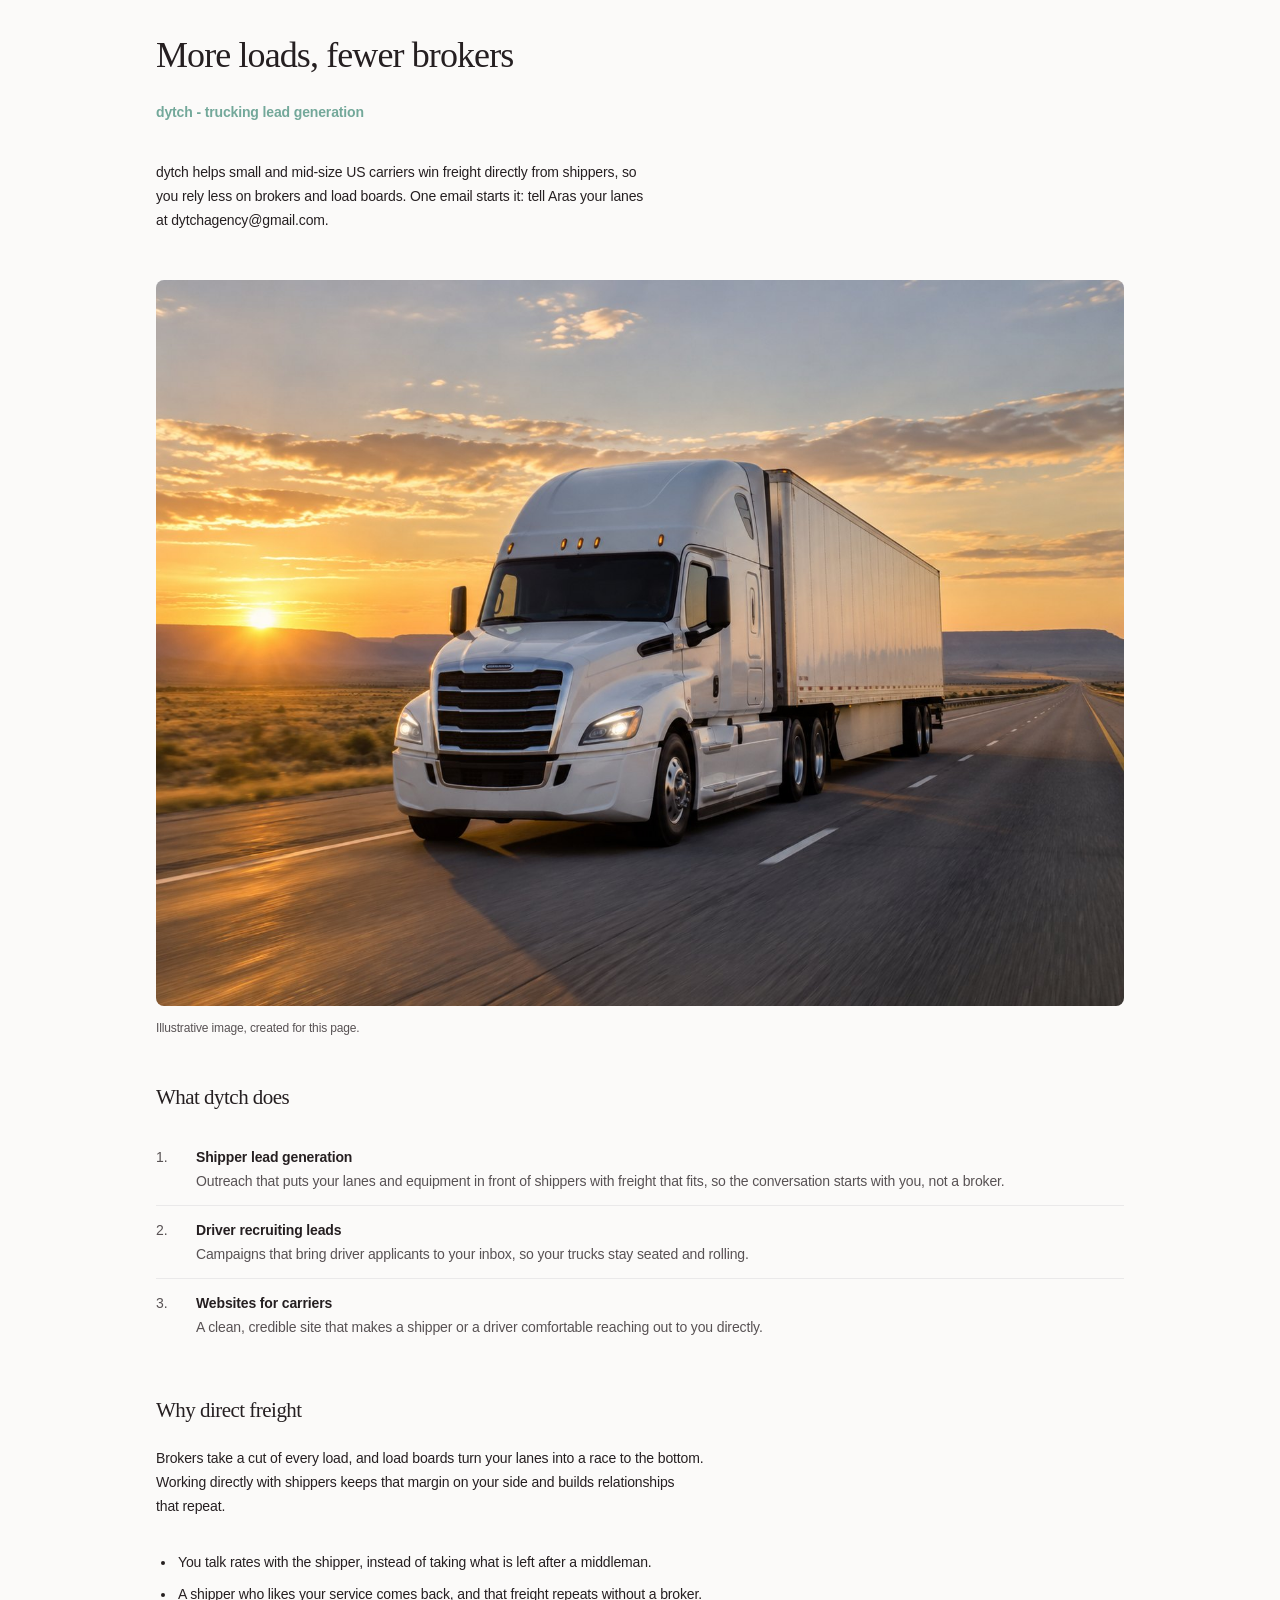
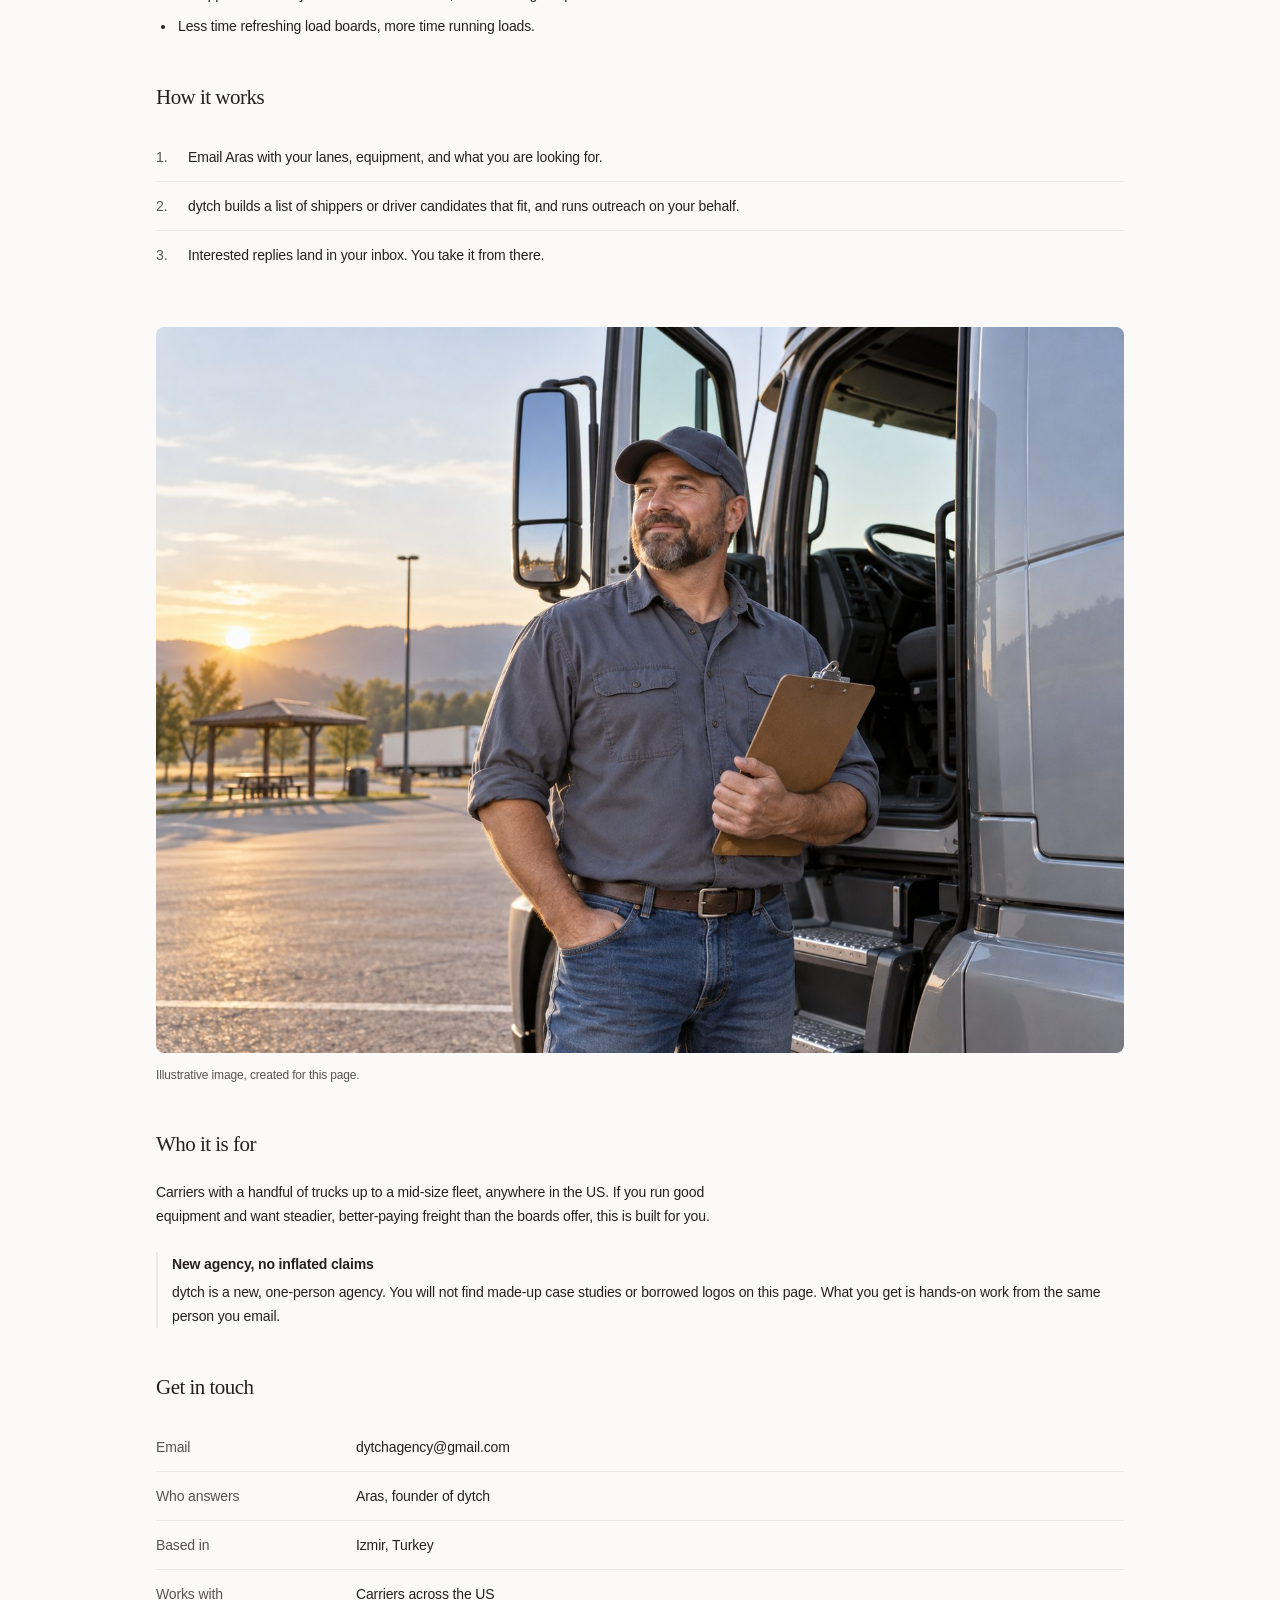
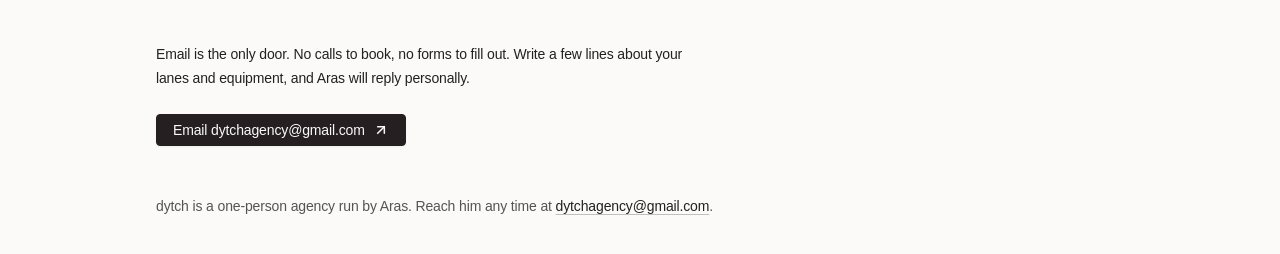
==== index.html @ f8a19a87 "dytch landing page" ====
<!doctype html><html><head><meta charset="utf-8"><meta name="viewport" content="width=device-width,initial-scale=1"><title>dytch - direct shipper leads</title><meta name="description" content="dytch helps small and mid-size US carriers win freight directly from shippers, so you rely less on brokers and load boards."></head><body><div id="root"></div><script>const configuration={"hasStyles":true,"host":location.origin,"lease":"[base64].9yF7TBT8DNT_EcbwUoJsvpSyK4dP6tI3cSl-ATgw_uk","origin":"https://files.instinct.com"};
(() => {
 let lease = configuration.lease;
 const started = performance.now();
 let renewed = [];
 const media = new WeakMap();
 const imageStyle = document.createElement('style');
 imageStyle.textContent = 'img[data-instinct-loading]{background:linear-gradient(90deg,var(--ds-hairline,#eae9ea) 25%,var(--ds-page,#fbfafa) 50%,var(--ds-hairline,#eae9ea) 75%);background-size:200% 100%;animation:instinct-image-loading 1.6s ease-in-out infinite;color:transparent}@keyframes instinct-image-loading{to{background-position:-200% 0}}@media(prefers-reduced-motion:reduce){img[data-instinct-loading]{animation:none}}';
 document.head.append(imageStyle);
 // The shared app-shell stylesheet pins html, body and #root to a fixed viewport-height scroller; a File is a page whose root must grow with its content so the shell can size the frame to it. Its width is the frame's, so anything wider is clipped rather than scrolling the File sideways into blank space.
 const frameStyle = document.createElement('style');
 frameStyle.textContent = 'html,body,#root{position:static!important;height:auto!important;overflow:visible!important;overflow-x:clip!important;overscroll-behavior:auto!important}';
 document.head.append(frameStyle);
 const modalStyle = document.createElement('style');
 modalStyle.textContent = 'html[data-instinct-modal-viewport] dialog:modal{position:fixed!important;top:var(--instinct-modal-top)!important;bottom:var(--instinct-modal-bottom)!important;max-height:var(--instinct-modal-height)!important;margin-top:auto!important;margin-bottom:auto!important}html[data-instinct-modal-ack][data-instinct-modal-pending] dialog:modal,html[data-instinct-modal-ack][data-instinct-modal-pending] dialog:modal::backdrop{opacity:0!important;pointer-events:none!important}';
 document.head.append(modalStyle);
 const channel = crypto.randomUUID();
 const send = (type, value) => parent.postMessage({source:'instinct-file', channel, type, value}, configuration.origin);
 const requests = new Map();
 const request = (method, params) => new Promise(resolve => {
   if (requests.size >= 32) { resolve({status:'unavailable'}); return; }
   const id = crypto.randomUUID();
   const timer = setTimeout(() => { requests.delete(id); resolve({status:'unknown'}); }, 20000);
   requests.set(id, result => { clearTimeout(timer); requests.delete(id); resolve(result); });
   send('request', {id, method, params});
 });
 const assetURL = value => {
   const url = new URL(value, configuration.host + '/');
   if (url.origin === configuration.host) url.searchParams.set('lease', lease);
   return url.href;
 };
 const fetchOriginal = window.fetch.bind(window);
 // detail is a runtime error's message, base64url-encoded into the path: the content edge and the API drop query strings before the gateway.
 const metric = (event, detail) => {
   let path = '/_instinct/' + event + '/' + Math.min(300000, Math.round(performance.now() - started));
   if (detail) path += '/' + btoa(String.fromCharCode(...new TextEncoder().encode(detail.slice(0, 200)))).replace(/\+/g, '-').replace(/\//g, '_').replace(/=+$/, '');
   void fetchOriginal(assetURL(path), {credentials:'omit'}).catch(() => {});
 };
 const waitForLease = () => new Promise(resolve => {
   const timer = setTimeout(() => { renewed = renewed.filter(callback => callback !== done); resolve(); }, 10000);
   const done = () => { clearTimeout(timer); resolve(); };
   renewed.push(done); send('renew', null);
 });
 window.fetch = async (input, init) => {
   const value = typeof input === 'string' ? input : input instanceof URL ? input.href : input.url;
   const url = new URL(value, configuration.host + '/');
   if (url.origin !== configuration.host) return fetchOriginal(input, init);
   const request = new Request(assetURL(url.href), input instanceof Request ? input : init);
   const options = {...init, credentials:'omit'};
   const response = await fetchOriginal(new Request(request.clone(), options));
   if (response.status !== 401) return response;
   await waitForLease();
   return fetchOriginal(new Request(assetURL(url.href), new Request(request, options)));
 };
 const styleAssets = new Map();
 const inlineStyles = new WeakMap();
 const materializeStyle = async css => {
   const replacements = new Map();
   await Promise.all([...css.matchAll(/url\(["']?([^)'"\s]+)["']?\)/g)].map(async ([, value]) => {
     const url = new URL(value, configuration.host + '/');
     if (value.startsWith('#') || url.origin !== configuration.host) return;
     const fragment = url.hash; url.hash = ''; url.searchParams.delete('lease');
     if (!styleAssets.has(url.href)) {
       styleAssets.set(url.href, window.fetch(url.href).then(response => {
         if (!response.ok) throw new Error('Style asset unavailable');
         return response.blob();
       }).then(blob => URL.createObjectURL(blob)));
     }
     replacements.set(value, await styleAssets.get(url.href) + fragment);
   }));
   return css.replace(/url\(["']?([^)'"\s]+)["']?\)/g, (match, value) => replacements.has(value) ? 'url("' + replacements.get(value) + '")' : match);
 };
 // Reused images (for example a product photo in a newly opened dialog) have no intrinsic size until they decode again.
 const imageSizes = new Map(), imageRatioHints = new WeakMap();
 const reserveImageSpace = element => {
   const source = element.getAttribute('src');
   const hint = imageRatioHints.get(element);
   if (hint && hint.source === source && element.style.aspectRatio === hint.ratio && !element.complete && !element.srcset && element.parentElement?.tagName !== 'PICTURE' && element.closest('dialog')) return;
   if (hint && element.style.aspectRatio === hint.ratio) element.style.setProperty('aspect-ratio', hint.previous, hint.priority);
   imageRatioHints.delete(element);
   if (!source || element.srcset || element.parentElement?.tagName === 'PICTURE') return;
   const url = new URL(source, configuration.host + '/');
   if (url.origin !== configuration.host) return;
   url.searchParams.delete('lease');
   if (element.complete && element.naturalWidth > 0) {
     imageSizes.set(url.href, element.naturalWidth + ' / ' + element.naturalHeight);
     return;
   }
   const size = imageSizes.get(url.href);
   if (!size || !element.closest('dialog') || element.hasAttribute('width') || element.hasAttribute('height') || getComputedStyle(element).aspectRatio !== 'auto') return;
   const ratio = 'auto ' + size;
   const previous = element.style.aspectRatio, priority = element.style.getPropertyPriority('aspect-ratio');
   element.style.setProperty('aspect-ratio', ratio, priority);
   imageRatioHints.set(element, {source, ratio: element.style.aspectRatio, previous, priority});
 };
 const rewrite = element => {
   if (!element.isConnected || element instanceof HTMLScriptElement) return;
   // The shell sizes this frame to its content, so native lazy loading waits for the parent page to scroll each image into view and it pops in late.
   if (element instanceof HTMLImageElement) { if (element.loading === 'lazy') element.loading = 'eager'; reserveImageSpace(element); element.toggleAttribute('data-instinct-loading', !element.complete); }
   if (element instanceof HTMLAnchorElement) {
     try {
       const url = new URL(element.getAttribute('href') || '', configuration.host + '/');
       if (url.origin !== configuration.host && ['https:', 'http:', 'mailto:', 'tel:'].includes(url.protocol)) {
         element.target = '_blank';
         element.rel = 'noopener noreferrer';
       }
     } catch {}
   }
   for (const attribute of ['src', 'href', 'poster']) {
     if (element instanceof HTMLAnchorElement && attribute === 'href') continue;
     const value = element.getAttribute(attribute);
     const current = media.get(element);
     if (attribute === 'src' && current && value !== current.url && value !== current.source) {
       if (current.url) URL.revokeObjectURL(current.url); media.delete(element);
     }
     if (!value || value.startsWith('#')) continue;
     const url = new URL(value, configuration.host + '/');
     if (url.origin !== configuration.host || element instanceof HTMLAnchorElement) continue;
     if (attribute === 'src' && (element instanceof HTMLMediaElement || element instanceof HTMLSourceElement && element.parentElement instanceof HTMLMediaElement)) {
       if (current?.source === value) {
         if (current.url) element.setAttribute('src', current.url);
         continue;
       }
       const pending = {source:value}; media.set(element, pending);
       void window.fetch(value).then(response => { if (!response.ok) throw new Error('Media unavailable'); return response.blob(); }).then(blob => {
         if (media.get(element) !== pending || !element.isConnected) return;
         pending.url = URL.createObjectURL(blob); element.setAttribute('src', pending.url);
         if (element instanceof HTMLSourceElement) element.parentElement.load();
       }).catch(() => send('load-failed', null));
       continue;
     }
     const next = assetURL(value);
     if (value !== next) element.setAttribute(attribute, next);
   }
   const srcset = element.getAttribute('srcset');
   if (srcset && !srcset.includes('data:')) {
     const next = srcset.split(',').map(candidate => { const [url, ...descriptor] = candidate.trim().split(/\s+/); return [assetURL(url), ...descriptor].join(' '); }).join(', ');
     if (srcset !== next) element.setAttribute('srcset', next);
   }
   const style = element.getAttribute('style');
   if (style && inlineStyles.get(element)?.style !== style) {
     const pending = {style}; inlineStyles.set(element, pending);
     void materializeStyle(style).then(next => {
       if (inlineStyles.get(element) !== pending || element.getAttribute('style') !== style || !element.isConnected) return;
       pending.style = next;
       if (style !== next) element.setAttribute('style', next);
     }).catch(() => send('load-failed', null));
   }
 };
 for (const type of ['click', 'auxclick']) document.addEventListener(type, event => {
   if (event.target instanceof Element) {
     const anchor = event.target.closest('a[href]');
     if (anchor) rewrite(anchor);
   }
 }, true);
 const releaseMedia = node => {
   if (!(node instanceof Element) || node.isConnected) return;
   for (const element of [node, ...node.querySelectorAll('audio,video,source')]) {
     const current = media.get(element);
     if (current?.url) {
       if (element.getAttribute('src') === current.url) element.setAttribute('src', current.source);
       URL.revokeObjectURL(current.url);
     }
     media.delete(element);
   }
 };
 const observer = new MutationObserver(changes => {
   for (const change of changes) {
     if (change.type === 'attributes') rewrite(change.target);
     for (const node of change.addedNodes) if (node instanceof Element) { rewrite(node); node.querySelectorAll('[src],[href],[poster],[srcset],[style]').forEach(rewrite); }
     change.removedNodes.forEach(releaseMedia);
   }
 });
 observer.observe(document.documentElement, {subtree:true,childList:true,attributes:true,attributeFilter:['src','href','poster','srcset','style']});
 const imageRetries = new WeakMap();
 document.addEventListener('load', event => { if (event.target instanceof HTMLImageElement) { reserveImageSpace(event.target); imageRetries.delete(event.target); event.target.removeAttribute('data-instinct-loading'); } }, true);
 document.addEventListener('error', event => {
   if (!(event.target instanceof HTMLImageElement)) return;
   const element = event.target;
   element.removeAttribute('data-instinct-loading');
   const failed = new URL(element.currentSrc || element.src, configuration.host + '/');
   if (failed.origin !== configuration.host) return;
   const source = new URL(failed); source.searchParams.delete('lease');
   if (imageRetries.get(element) === source.href) return;
   imageRetries.set(element, source.href);
   void (failed.searchParams.get('lease') === lease ? waitForLease() : Promise.resolve()).then(() => {
     if (!element.isConnected || (element.currentSrc || element.src) !== failed.href || failed.searchParams.get('lease') === lease) return;
     if (element.parentElement instanceof HTMLPictureElement) element.parentElement.querySelectorAll('source').forEach(rewrite);
     rewrite(element);
   });
 }, true);
 window.addEventListener('message', event => {
   const message = event.data;
   if (event.source !== parent || event.origin !== configuration.origin || !message || message.source !== 'instinct-shell' || message.channel !== channel) return;
   if (message.type === 'modal-viewport' && message.value && ['top','bottom','height'].every(key => typeof message.value[key] === 'number' && Number.isFinite(message.value[key]))) {
     modalViewport = null;
     for (const key of ['top','bottom','height']) document.documentElement.style.setProperty('--instinct-modal-' + key, message.value[key] + 'px');
     document.documentElement.setAttribute('data-instinct-modal-viewport', '');
     if (typeof message.value.open === 'boolean') document.documentElement.setAttribute('data-instinct-modal-ack', '');
     if (!modalOpen || message.value.open !== false) document.documentElement.removeAttribute('data-instinct-modal-pending');
   }
   if (message.type === 'response' && message.value && typeof message.value.id === 'string') {
     requests.get(message.value.id)?.(message.value.result);
   }
   if (message.type === 'lease' && typeof message.value === 'string' && message.value.length <= 2048) {
     lease = message.value;
     const callbacks = renewed; renewed = []; callbacks.forEach(callback => callback());
   }
   if (message.type === 'route' && typeof message.value === 'string' && message.value.length <= 2048 && message.value.startsWith('/') && !message.value.startsWith('//')) {
     window.dispatchEvent(new CustomEvent('instinct-route', {detail:message.value}));
   }
 });
 let errorCount = 0;
 const rejectionMessage = reason => { try { return 'Unhandled rejection: ' + (reason instanceof Error ? reason.message : String(reason)); } catch { return 'Unhandled rejection'; } };
 window.addEventListener('error', event => { if (++errorCount <= 20) { const message = String(event.message).slice(0,1024); send('diagnostic', message); metric('error', message); } });
 window.addEventListener('unhandledrejection', event => { if (++errorCount <= 20) { send('diagnostic','Unhandled application promise rejection'); metric('error', rejectionMessage(event.reason)); } });
 window.instinctFile = Object.freeze({initialRoute: decodeURIComponent(location.hash.slice(1) || '/'), route: path => {if (typeof path === 'string' && path.startsWith('/') && !path.startsWith('//') && path.length <= 2048) send('route',path);}, asset: assetURL, request});
 const loadStyles = async () => {
   if (!configuration.hasStyles) return;
   const response = await window.fetch('main.css');
   if (!response.ok) throw new Error('Styles unavailable');
   const css = await materializeStyle(await response.text());
   const stylesheet = document.createElement('style');
   stylesheet.textContent = css + '\nbody:has(> #root > .artifact-card){background:transparent}body:has(> #root > .artifact-card)>#root{padding:0}#root>.artifact-card{border-radius:0;box-shadow:none;background:transparent}'; document.head.append(stylesheet);
 };
 const waitForContent = async () => {
   const root = document.getElementById('root');
   if (!root.hasChildNodes()) await new Promise((resolve, reject) => {
     const mounted = new MutationObserver(() => {
       if (root.hasChildNodes()) { clearTimeout(deadline); mounted.disconnect(); resolve(); }
     });
     const deadline = setTimeout(() => {
       mounted.disconnect(); reject(new Error('File did not render within 30 seconds'));
     }, 30000);
     mounted.observe(root, {childList:true});
   });
   // Layout starts font loading even while the parent keeps this frame offscreen.
   root.getBoundingClientRect();
   const images = [...root.querySelectorAll('img')].filter(image => {
     const bounds = image.getBoundingClientRect();
     return bounds.width > 0 && bounds.height > 0 && bounds.bottom > 0 && bounds.top < innerHeight && bounds.right > 0 && bounds.left < innerWidth;
   });
   const assets = Promise.all([...styleAssets.values(), document.fonts.ready, ...images.map(image => {
     image.loading = 'eager';
     // A missing image must not hide the rest of the file indefinitely.
     return image.decode().catch(() => {});
   })]);
   // Slow media must not keep already-rendered content hidden.
   await Promise.race([assets, new Promise(resolve => setTimeout(resolve, 500))]);
 };
 // A native dialog needs the visible viewport, not the full document height of the expanded frame.
 let modalOpen = false, modalViewport = null;
 const reportModal = () => {
   const open = document.querySelector('dialog:modal') !== null;
   if (open === modalOpen) return;
   modalOpen = open;
   document.documentElement.toggleAttribute('data-instinct-modal-pending', open);
   if (open && modalViewport === null) modalViewport = window.innerHeight;
   send('modal', open);
   if (!open) reportHeight();
 };
 new MutationObserver(reportModal).observe(document.documentElement, {subtree:true,childList:true,attributes:true,attributeFilter:['open']});
 // The trusted shell sizes this frame to its content so one page scroll carries the hero, the card and the file together.
 let reportedHeight = 0, lastViewport = window.innerHeight, lastHeight = 0;
 const reportHeight = () => {
   // Closing posts across frames; wait for the shell to restore our viewport before measuring viewport-sized content.
   if (modalOpen || (modalViewport !== null && window.innerHeight !== modalViewport)) return;
   modalViewport = null;
   const height = Math.ceil(document.getElementById('root').getBoundingClientRect().bottom + window.scrollY);
   const viewportDelta = window.innerHeight - lastViewport, heightDelta = height - lastHeight;
   lastViewport = window.innerHeight; lastHeight = height;
   // Content sized in viewport units grows with the frame the shell just resized; reporting that would resize it again without end.
   if (viewportDelta > 0 && heightDelta > 0 && heightDelta <= viewportDelta) { reportedHeight = height; return; }
   if (height === reportedHeight) return;
   reportedHeight = height;
   send('height', height);
 };
 const watchHeight = () => {
   new ResizeObserver(reportHeight).observe(document.getElementById('root'));
   window.addEventListener('resize', reportHeight);
   reportHeight();
 };
 let scriptAttempts = 0;
 const loadScript = () => {
   const script = document.createElement('script');
   script.src = assetURL('main.js'); script.crossOrigin = 'anonymous';
   script.onload = () => { void waitForContent().then(() => { if (document.documentElement.hasAttribute('data-instinct-full-screen')) send('full-screen', null); send('ready', null); metric('ready'); watchHeight(); }).catch(() => send('load-failed', null)); };
   script.onerror = () => { script.remove(); if (++scriptAttempts < 3) setTimeout(loadScript, 1000 * scriptAttempts); else send('load-failed', null); };
   document.body.append(script);
 };
 const preload = document.createElement('link');
 preload.rel = 'preload'; preload.as = 'script'; preload.crossOrigin = 'anonymous'; preload.href = assetURL('main.js');
 document.head.append(preload);
 void loadStyles().then(loadScript).catch(() => send('load-failed', null));
 send('handshake', null);
 send('modal-viewport', null);
})();</script></body></html>
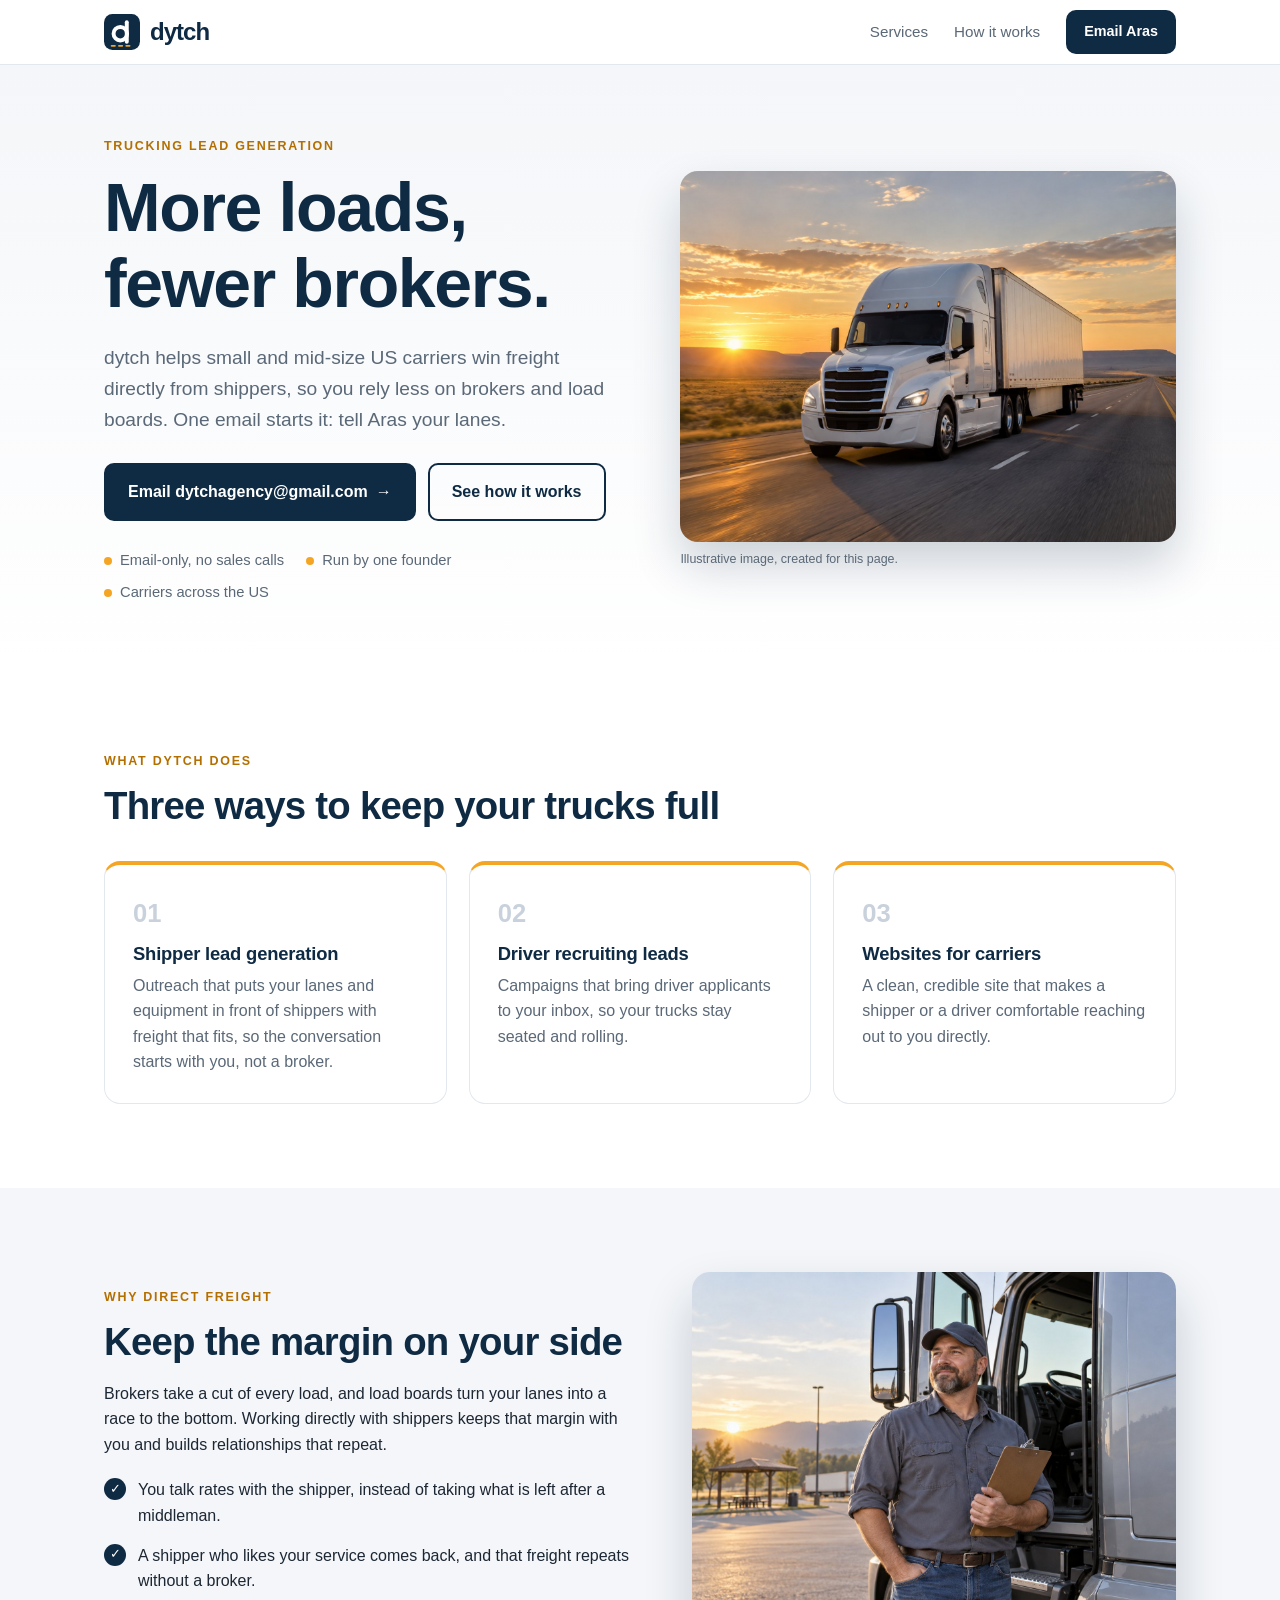
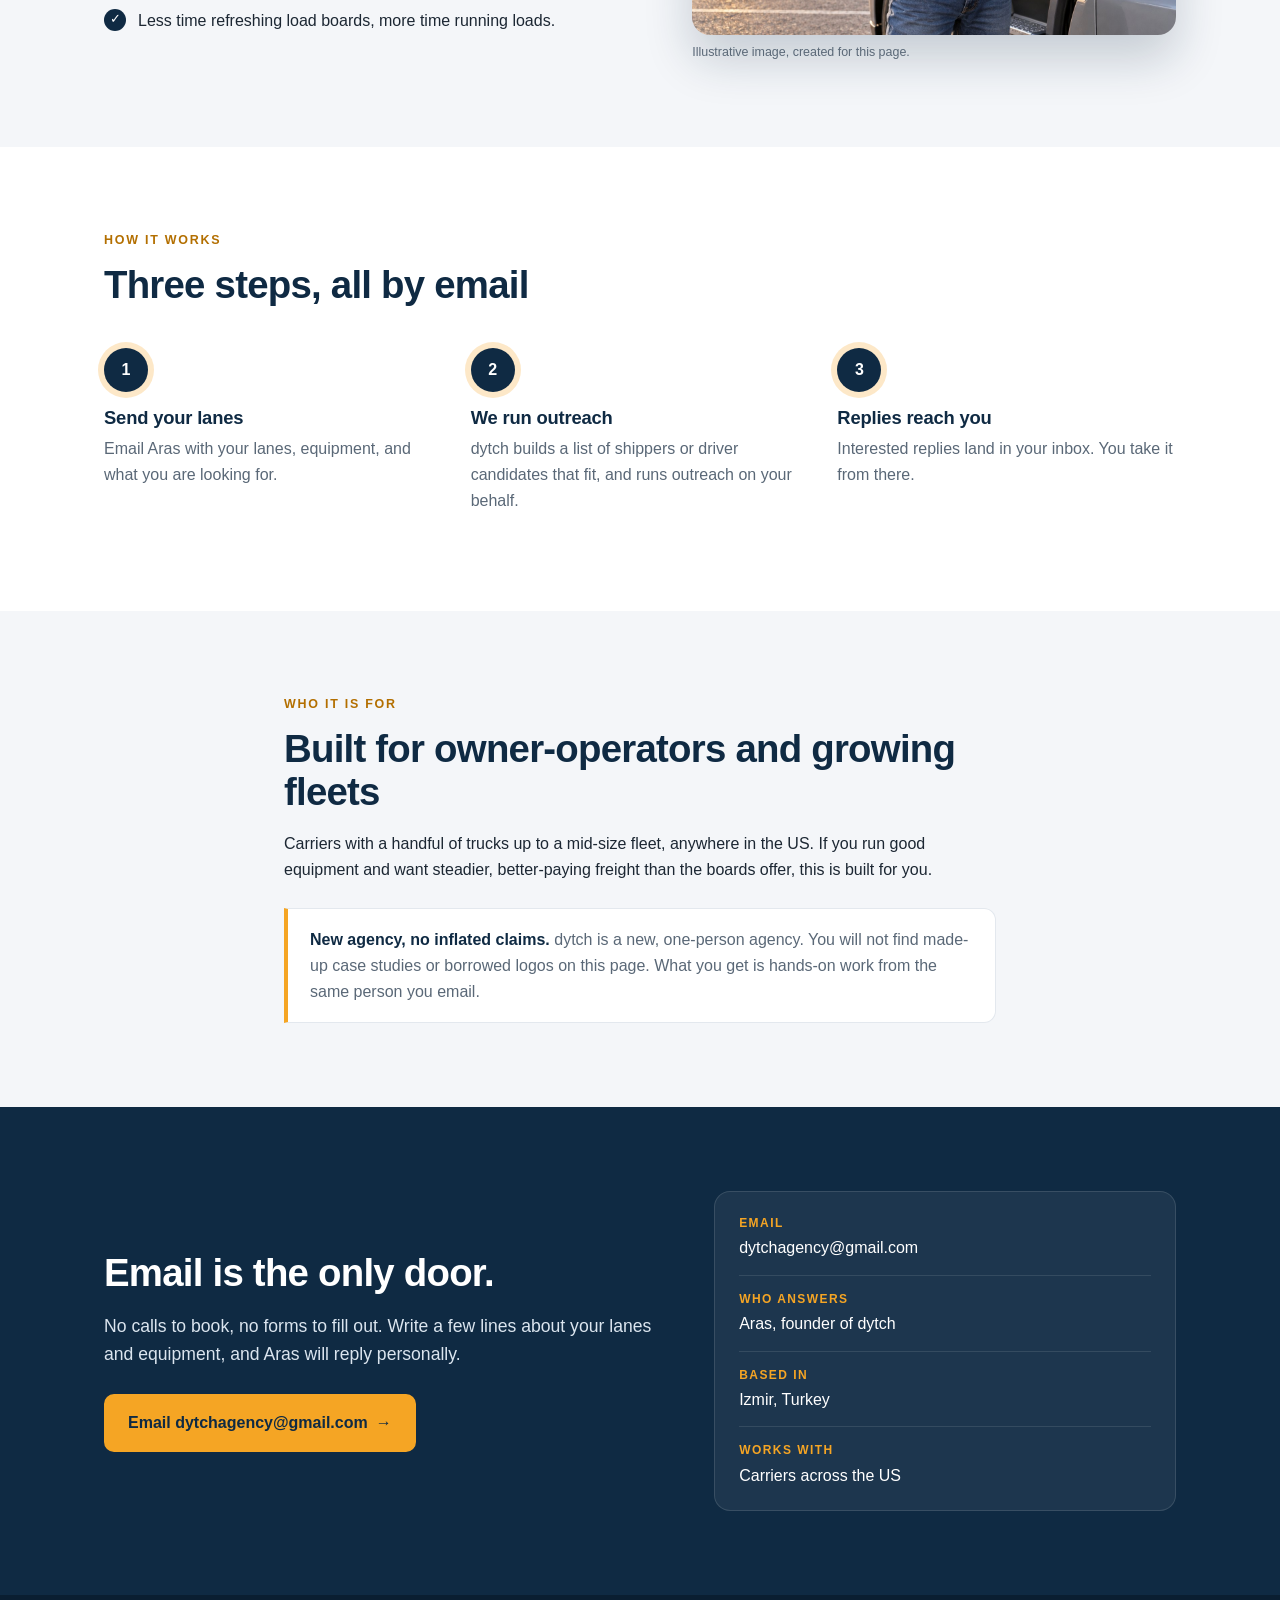
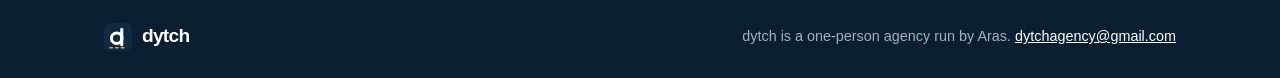
==== commit 6e4a899c: "New logo, favicon and visual redesign" ====
--- a/index.html
+++ b/index.html
@@ -1,297 +1,85 @@
-<!doctype html><html><head><meta charset="utf-8"><meta name="viewport" content="width=device-width,initial-scale=1"><title>dytch - direct shipper leads</title><meta name="description" content="dytch helps small and mid-size US carriers win freight directly from shippers, so you rely less on brokers and load boards."></head><body><div id="root"></div><script>const configuration={"hasStyles":true,"host":location.origin,"lease":"[base64].9yF7TBT8DNT_EcbwUoJsvpSyK4dP6tI3cSl-ATgw_uk","origin":"https://files.instinct.com"};
-(() => {
- let lease = configuration.lease;
- const started = performance.now();
- let renewed = [];
- const media = new WeakMap();
- const imageStyle = document.createElement('style');
- imageStyle.textContent = 'img[data-instinct-loading]{background:linear-gradient(90deg,var(--ds-hairline,#eae9ea) 25%,var(--ds-page,#fbfafa) 50%,var(--ds-hairline,#eae9ea) 75%);background-size:200% 100%;animation:instinct-image-loading 1.6s ease-in-out infinite;color:transparent}@keyframes instinct-image-loading{to{background-position:-200% 0}}@media(prefers-reduced-motion:reduce){img[data-instinct-loading]{animation:none}}';
- document.head.append(imageStyle);
- // The shared app-shell stylesheet pins html, body and #root to a fixed viewport-height scroller; a File is a page whose root must grow with its content so the shell can size the frame to it. Its width is the frame's, so anything wider is clipped rather than scrolling the File sideways into blank space.
- const frameStyle = document.createElement('style');
- frameStyle.textContent = 'html,body,#root{position:static!important;height:auto!important;overflow:visible!important;overflow-x:clip!important;overscroll-behavior:auto!important}';
- document.head.append(frameStyle);
- const modalStyle = document.createElement('style');
- modalStyle.textContent = 'html[data-instinct-modal-viewport] dialog:modal{position:fixed!important;top:var(--instinct-modal-top)!important;bottom:var(--instinct-modal-bottom)!important;max-height:var(--instinct-modal-height)!important;margin-top:auto!important;margin-bottom:auto!important}html[data-instinct-modal-ack][data-instinct-modal-pending] dialog:modal,html[data-instinct-modal-ack][data-instinct-modal-pending] dialog:modal::backdrop{opacity:0!important;pointer-events:none!important}';
- document.head.append(modalStyle);
- const channel = crypto.randomUUID();
- const send = (type, value) => parent.postMessage({source:'instinct-file', channel, type, value}, configuration.origin);
- const requests = new Map();
- const request = (method, params) => new Promise(resolve => {
-   if (requests.size >= 32) { resolve({status:'unavailable'}); return; }
-   const id = crypto.randomUUID();
-   const timer = setTimeout(() => { requests.delete(id); resolve({status:'unknown'}); }, 20000);
-   requests.set(id, result => { clearTimeout(timer); requests.delete(id); resolve(result); });
-   send('request', {id, method, params});
- });
- const assetURL = value => {
-   const url = new URL(value, configuration.host + '/');
-   if (url.origin === configuration.host) url.searchParams.set('lease', lease);
-   return url.href;
- };
- const fetchOriginal = window.fetch.bind(window);
- // detail is a runtime error's message, base64url-encoded into the path: the content edge and the API drop query strings before the gateway.
- const metric = (event, detail) => {
-   let path = '/_instinct/' + event + '/' + Math.min(300000, Math.round(performance.now() - started));
-   if (detail) path += '/' + btoa(String.fromCharCode(...new TextEncoder().encode(detail.slice(0, 200)))).replace(/\+/g, '-').replace(/\//g, '_').replace(/=+$/, '');
-   void fetchOriginal(assetURL(path), {credentials:'omit'}).catch(() => {});
- };
- const waitForLease = () => new Promise(resolve => {
-   const timer = setTimeout(() => { renewed = renewed.filter(callback => callback !== done); resolve(); }, 10000);
-   const done = () => { clearTimeout(timer); resolve(); };
-   renewed.push(done); send('renew', null);
- });
- window.fetch = async (input, init) => {
-   const value = typeof input === 'string' ? input : input instanceof URL ? input.href : input.url;
-   const url = new URL(value, configuration.host + '/');
-   if (url.origin !== configuration.host) return fetchOriginal(input, init);
-   const request = new Request(assetURL(url.href), input instanceof Request ? input : init);
-   const options = {...init, credentials:'omit'};
-   const response = await fetchOriginal(new Request(request.clone(), options));
-   if (response.status !== 401) return response;
-   await waitForLease();
-   return fetchOriginal(new Request(assetURL(url.href), new Request(request, options)));
- };
- const styleAssets = new Map();
- const inlineStyles = new WeakMap();
- const materializeStyle = async css => {
-   const replacements = new Map();
-   await Promise.all([...css.matchAll(/url\(["']?([^)'"\s]+)["']?\)/g)].map(async ([, value]) => {
-     const url = new URL(value, configuration.host + '/');
-     if (value.startsWith('#') || url.origin !== configuration.host) return;
-     const fragment = url.hash; url.hash = ''; url.searchParams.delete('lease');
-     if (!styleAssets.has(url.href)) {
-       styleAssets.set(url.href, window.fetch(url.href).then(response => {
-         if (!response.ok) throw new Error('Style asset unavailable');
-         return response.blob();
-       }).then(blob => URL.createObjectURL(blob)));
-     }
-     replacements.set(value, await styleAssets.get(url.href) + fragment);
-   }));
-   return css.replace(/url\(["']?([^)'"\s]+)["']?\)/g, (match, value) => replacements.has(value) ? 'url("' + replacements.get(value) + '")' : match);
- };
- // Reused images (for example a product photo in a newly opened dialog) have no intrinsic size until they decode again.
- const imageSizes = new Map(), imageRatioHints = new WeakMap();
- const reserveImageSpace = element => {
-   const source = element.getAttribute('src');
-   const hint = imageRatioHints.get(element);
-   if (hint && hint.source === source && element.style.aspectRatio === hint.ratio && !element.complete && !element.srcset && element.parentElement?.tagName !== 'PICTURE' && element.closest('dialog')) return;
-   if (hint && element.style.aspectRatio === hint.ratio) element.style.setProperty('aspect-ratio', hint.previous, hint.priority);
-   imageRatioHints.delete(element);
-   if (!source || element.srcset || element.parentElement?.tagName === 'PICTURE') return;
-   const url = new URL(source, configuration.host + '/');
-   if (url.origin !== configuration.host) return;
-   url.searchParams.delete('lease');
-   if (element.complete && element.naturalWidth > 0) {
-     imageSizes.set(url.href, element.naturalWidth + ' / ' + element.naturalHeight);
-     return;
-   }
-   const size = imageSizes.get(url.href);
-   if (!size || !element.closest('dialog') || element.hasAttribute('width') || element.hasAttribute('height') || getComputedStyle(element).aspectRatio !== 'auto') return;
-   const ratio = 'auto ' + size;
-   const previous = element.style.aspectRatio, priority = element.style.getPropertyPriority('aspect-ratio');
-   element.style.setProperty('aspect-ratio', ratio, priority);
-   imageRatioHints.set(element, {source, ratio: element.style.aspectRatio, previous, priority});
- };
- const rewrite = element => {
-   if (!element.isConnected || element instanceof HTMLScriptElement) return;
-   // The shell sizes this frame to its content, so native lazy loading waits for the parent page to scroll each image into view and it pops in late.
-   if (element instanceof HTMLImageElement) { if (element.loading === 'lazy') element.loading = 'eager'; reserveImageSpace(element); element.toggleAttribute('data-instinct-loading', !element.complete); }
-   if (element instanceof HTMLAnchorElement) {
-     try {
-       const url = new URL(element.getAttribute('href') || '', configuration.host + '/');
-       if (url.origin !== configuration.host && ['https:', 'http:', 'mailto:', 'tel:'].includes(url.protocol)) {
-         element.target = '_blank';
-         element.rel = 'noopener noreferrer';
-       }
-     } catch {}
-   }
-   for (const attribute of ['src', 'href', 'poster']) {
-     if (element instanceof HTMLAnchorElement && attribute === 'href') continue;
-     const value = element.getAttribute(attribute);
-     const current = media.get(element);
-     if (attribute === 'src' && current && value !== current.url && value !== current.source) {
-       if (current.url) URL.revokeObjectURL(current.url); media.delete(element);
-     }
-     if (!value || value.startsWith('#')) continue;
-     const url = new URL(value, configuration.host + '/');
-     if (url.origin !== configuration.host || element instanceof HTMLAnchorElement) continue;
-     if (attribute === 'src' && (element instanceof HTMLMediaElement || element instanceof HTMLSourceElement && element.parentElement instanceof HTMLMediaElement)) {
-       if (current?.source === value) {
-         if (current.url) element.setAttribute('src', current.url);
-         continue;
-       }
-       const pending = {source:value}; media.set(element, pending);
-       void window.fetch(value).then(response => { if (!response.ok) throw new Error('Media unavailable'); return response.blob(); }).then(blob => {
-         if (media.get(element) !== pending || !element.isConnected) return;
-         pending.url = URL.createObjectURL(blob); element.setAttribute('src', pending.url);
-         if (element instanceof HTMLSourceElement) element.parentElement.load();
-       }).catch(() => send('load-failed', null));
-       continue;
-     }
-     const next = assetURL(value);
-     if (value !== next) element.setAttribute(attribute, next);
-   }
-   const srcset = element.getAttribute('srcset');
-   if (srcset && !srcset.includes('data:')) {
-     const next = srcset.split(',').map(candidate => { const [url, ...descriptor] = candidate.trim().split(/\s+/); return [assetURL(url), ...descriptor].join(' '); }).join(', ');
-     if (srcset !== next) element.setAttribute('srcset', next);
-   }
-   const style = element.getAttribute('style');
-   if (style && inlineStyles.get(element)?.style !== style) {
-     const pending = {style}; inlineStyles.set(element, pending);
-     void materializeStyle(style).then(next => {
-       if (inlineStyles.get(element) !== pending || element.getAttribute('style') !== style || !element.isConnected) return;
-       pending.style = next;
-       if (style !== next) element.setAttribute('style', next);
-     }).catch(() => send('load-failed', null));
-   }
- };
- for (const type of ['click', 'auxclick']) document.addEventListener(type, event => {
-   if (event.target instanceof Element) {
-     const anchor = event.target.closest('a[href]');
-     if (anchor) rewrite(anchor);
-   }
- }, true);
- const releaseMedia = node => {
-   if (!(node instanceof Element) || node.isConnected) return;
-   for (const element of [node, ...node.querySelectorAll('audio,video,source')]) {
-     const current = media.get(element);
-     if (current?.url) {
-       if (element.getAttribute('src') === current.url) element.setAttribute('src', current.source);
-       URL.revokeObjectURL(current.url);
-     }
-     media.delete(element);
-   }
- };
- const observer = new MutationObserver(changes => {
-   for (const change of changes) {
-     if (change.type === 'attributes') rewrite(change.target);
-     for (const node of change.addedNodes) if (node instanceof Element) { rewrite(node); node.querySelectorAll('[src],[href],[poster],[srcset],[style]').forEach(rewrite); }
-     change.removedNodes.forEach(releaseMedia);
-   }
- });
- observer.observe(document.documentElement, {subtree:true,childList:true,attributes:true,attributeFilter:['src','href','poster','srcset','style']});
- const imageRetries = new WeakMap();
- document.addEventListener('load', event => { if (event.target instanceof HTMLImageElement) { reserveImageSpace(event.target); imageRetries.delete(event.target); event.target.removeAttribute('data-instinct-loading'); } }, true);
- document.addEventListener('error', event => {
-   if (!(event.target instanceof HTMLImageElement)) return;
-   const element = event.target;
-   element.removeAttribute('data-instinct-loading');
-   const failed = new URL(element.currentSrc || element.src, configuration.host + '/');
-   if (failed.origin !== configuration.host) return;
-   const source = new URL(failed); source.searchParams.delete('lease');
-   if (imageRetries.get(element) === source.href) return;
-   imageRetries.set(element, source.href);
-   void (failed.searchParams.get('lease') === lease ? waitForLease() : Promise.resolve()).then(() => {
-     if (!element.isConnected || (element.currentSrc || element.src) !== failed.href || failed.searchParams.get('lease') === lease) return;
-     if (element.parentElement instanceof HTMLPictureElement) element.parentElement.querySelectorAll('source').forEach(rewrite);
-     rewrite(element);
-   });
- }, true);
- window.addEventListener('message', event => {
-   const message = event.data;
-   if (event.source !== parent || event.origin !== configuration.origin || !message || message.source !== 'instinct-shell' || message.channel !== channel) return;
-   if (message.type === 'modal-viewport' && message.value && ['top','bottom','height'].every(key => typeof message.value[key] === 'number' && Number.isFinite(message.value[key]))) {
-     modalViewport = null;
-     for (const key of ['top','bottom','height']) document.documentElement.style.setProperty('--instinct-modal-' + key, message.value[key] + 'px');
-     document.documentElement.setAttribute('data-instinct-modal-viewport', '');
-     if (typeof message.value.open === 'boolean') document.documentElement.setAttribute('data-instinct-modal-ack', '');
-     if (!modalOpen || message.value.open !== false) document.documentElement.removeAttribute('data-instinct-modal-pending');
-   }
-   if (message.type === 'response' && message.value && typeof message.value.id === 'string') {
-     requests.get(message.value.id)?.(message.value.result);
-   }
-   if (message.type === 'lease' && typeof message.value === 'string' && message.value.length <= 2048) {
-     lease = message.value;
-     const callbacks = renewed; renewed = []; callbacks.forEach(callback => callback());
-   }
-   if (message.type === 'route' && typeof message.value === 'string' && message.value.length <= 2048 && message.value.startsWith('/') && !message.value.startsWith('//')) {
-     window.dispatchEvent(new CustomEvent('instinct-route', {detail:message.value}));
-   }
- });
- let errorCount = 0;
- const rejectionMessage = reason => { try { return 'Unhandled rejection: ' + (reason instanceof Error ? reason.message : String(reason)); } catch { return 'Unhandled rejection'; } };
- window.addEventListener('error', event => { if (++errorCount <= 20) { const message = String(event.message).slice(0,1024); send('diagnostic', message); metric('error', message); } });
- window.addEventListener('unhandledrejection', event => { if (++errorCount <= 20) { send('diagnostic','Unhandled application promise rejection'); metric('error', rejectionMessage(event.reason)); } });
- window.instinctFile = Object.freeze({initialRoute: decodeURIComponent(location.hash.slice(1) || '/'), route: path => {if (typeof path === 'string' && path.startsWith('/') && !path.startsWith('//') && path.length <= 2048) send('route',path);}, asset: assetURL, request});
- const loadStyles = async () => {
-   if (!configuration.hasStyles) return;
-   const response = await window.fetch('main.css');
-   if (!response.ok) throw new Error('Styles unavailable');
-   const css = await materializeStyle(await response.text());
-   const stylesheet = document.createElement('style');
-   stylesheet.textContent = css + '\nbody:has(> #root > .artifact-card){background:transparent}body:has(> #root > .artifact-card)>#root{padding:0}#root>.artifact-card{border-radius:0;box-shadow:none;background:transparent}'; document.head.append(stylesheet);
- };
- const waitForContent = async () => {
-   const root = document.getElementById('root');
-   if (!root.hasChildNodes()) await new Promise((resolve, reject) => {
-     const mounted = new MutationObserver(() => {
-       if (root.hasChildNodes()) { clearTimeout(deadline); mounted.disconnect(); resolve(); }
-     });
-     const deadline = setTimeout(() => {
-       mounted.disconnect(); reject(new Error('File did not render within 30 seconds'));
-     }, 30000);
-     mounted.observe(root, {childList:true});
-   });
-   // Layout starts font loading even while the parent keeps this frame offscreen.
-   root.getBoundingClientRect();
-   const images = [...root.querySelectorAll('img')].filter(image => {
-     const bounds = image.getBoundingClientRect();
-     return bounds.width > 0 && bounds.height > 0 && bounds.bottom > 0 && bounds.top < innerHeight && bounds.right > 0 && bounds.left < innerWidth;
-   });
-   const assets = Promise.all([...styleAssets.values(), document.fonts.ready, ...images.map(image => {
-     image.loading = 'eager';
-     // A missing image must not hide the rest of the file indefinitely.
-     return image.decode().catch(() => {});
-   })]);
-   // Slow media must not keep already-rendered content hidden.
-   await Promise.race([assets, new Promise(resolve => setTimeout(resolve, 500))]);
- };
- // A native dialog needs the visible viewport, not the full document height of the expanded frame.
- let modalOpen = false, modalViewport = null;
- const reportModal = () => {
-   const open = document.querySelector('dialog:modal') !== null;
-   if (open === modalOpen) return;
-   modalOpen = open;
-   document.documentElement.toggleAttribute('data-instinct-modal-pending', open);
-   if (open && modalViewport === null) modalViewport = window.innerHeight;
-   send('modal', open);
-   if (!open) reportHeight();
- };
- new MutationObserver(reportModal).observe(document.documentElement, {subtree:true,childList:true,attributes:true,attributeFilter:['open']});
- // The trusted shell sizes this frame to its content so one page scroll carries the hero, the card and the file together.
- let reportedHeight = 0, lastViewport = window.innerHeight, lastHeight = 0;
- const reportHeight = () => {
-   // Closing posts across frames; wait for the shell to restore our viewport before measuring viewport-sized content.
-   if (modalOpen || (modalViewport !== null && window.innerHeight !== modalViewport)) return;
-   modalViewport = null;
-   const height = Math.ceil(document.getElementById('root').getBoundingClientRect().bottom + window.scrollY);
-   const viewportDelta = window.innerHeight - lastViewport, heightDelta = height - lastHeight;
-   lastViewport = window.innerHeight; lastHeight = height;
-   // Content sized in viewport units grows with the frame the shell just resized; reporting that would resize it again without end.
-   if (viewportDelta > 0 && heightDelta > 0 && heightDelta <= viewportDelta) { reportedHeight = height; return; }
-   if (height === reportedHeight) return;
-   reportedHeight = height;
-   send('height', height);
- };
- const watchHeight = () => {
-   new ResizeObserver(reportHeight).observe(document.getElementById('root'));
-   window.addEventListener('resize', reportHeight);
-   reportHeight();
- };
- let scriptAttempts = 0;
- const loadScript = () => {
-   const script = document.createElement('script');
-   script.src = assetURL('main.js'); script.crossOrigin = 'anonymous';
-   script.onload = () => { void waitForContent().then(() => { if (document.documentElement.hasAttribute('data-instinct-full-screen')) send('full-screen', null); send('ready', null); metric('ready'); watchHeight(); }).catch(() => send('load-failed', null)); };
-   script.onerror = () => { script.remove(); if (++scriptAttempts < 3) setTimeout(loadScript, 1000 * scriptAttempts); else send('load-failed', null); };
-   document.body.append(script);
- };
- const preload = document.createElement('link');
- preload.rel = 'preload'; preload.as = 'script'; preload.crossOrigin = 'anonymous'; preload.href = assetURL('main.js');
- document.head.append(preload);
- void loadStyles().then(loadScript).catch(() => send('load-failed', null));
- send('handshake', null);
- send('modal-viewport', null);
-})();</script></body></html>+<!doctype html>
+<html lang="en">
+<head>
+<meta charset="utf-8">
+<meta name="viewport" content="width=device-width,initial-scale=1">
+<title>dytch - direct shipper leads for US trucking companies</title>
+<meta name="description" content="dytch helps small and mid-size US carriers win freight directly from shippers, so you rely less on brokers and load boards.">
+<meta name="theme-color" content="#0f2a43">
+<link rel="icon" href="/favicon.svg" type="image/svg+xml">
+<meta property="og:title" content="dytch - more loads, fewer brokers">
+<meta property="og:description" content="Direct shipper leads and driver recruiting for small and mid-size US carriers.">
+<link rel="stylesheet" href="/style.css">
+</head>
+<body>
+<header class="nav"><div class="wrap nav-in">
+  <a class="brand" href="#top" aria-label="dytch home"><img src="/assets/mark.svg" alt="" width="36" height="36"><span>dytch</span></a>
+  <nav><a href="#services">Services</a><a href="#how">How it works</a><a class="btn btn-sm" href="mailto:dytchagency@gmail.com">Email Aras</a></nav>
+</div></header>
+
+<main id="top">
+<section class="hero"><div class="wrap hero-in">
+  <div class="hero-copy">
+    <p class="eyebrow">Trucking lead generation</p>
+    <h1>More loads,<br>fewer brokers.</h1>
+    <p class="lead">dytch helps small and mid-size US carriers win freight directly from shippers, so you rely less on brokers and load boards. One email starts it: tell Aras your lanes.</p>
+    <div class="cta"><a class="btn" href="mailto:dytchagency@gmail.com">Email dytchagency@gmail.com <span aria-hidden="true">&rarr;</span></a><a class="btn btn-ghost" href="#how">See how it works</a></div>
+    <ul class="proof"><li>Email-only, no sales calls</li><li>Run by one founder</li><li>Carriers across the US</li></ul>
+  </div>
+  <figure class="hero-img"><img src="/assets/YS3R6XHF.jpg" alt="A modern semi truck hauling a dry van trailer on an open interstate at golden hour" width="1448" height="1086"><figcaption>Illustrative image, created for this page.</figcaption></figure>
+</div></section>
+
+<section id="services" class="sec"><div class="wrap">
+  <p class="eyebrow">What dytch does</p>
+  <h2>Three ways to keep your trucks full</h2>
+  <div class="cards">
+    <article class="card"><span class="num">01</span><h3>Shipper lead generation</h3><p>Outreach that puts your lanes and equipment in front of shippers with freight that fits, so the conversation starts with you, not a broker.</p></article>
+    <article class="card"><span class="num">02</span><h3>Driver recruiting leads</h3><p>Campaigns that bring driver applicants to your inbox, so your trucks stay seated and rolling.</p></article>
+    <article class="card"><span class="num">03</span><h3>Websites for carriers</h3><p>A clean, credible site that makes a shipper or a driver comfortable reaching out to you directly.</p></article>
+  </div>
+</div></section>
+
+<section class="sec sec-alt"><div class="wrap split">
+  <div>
+    <p class="eyebrow">Why direct freight</p>
+    <h2>Keep the margin on your side</h2>
+    <p>Brokers take a cut of every load, and load boards turn your lanes into a race to the bottom. Working directly with shippers keeps that margin with you and builds relationships that repeat.</p>
+    <ul class="checks">
+      <li>You talk rates with the shipper, instead of taking what is left after a middleman.</li>
+      <li>A shipper who likes your service comes back, and that freight repeats without a broker.</li>
+      <li>Less time refreshing load boards, more time running loads.</li>
+    </ul>
+  </div>
+  <figure class="side-img"><img src="/assets/G6TPZN64.jpg" alt="A professional truck driver beside his cab at a rest stop in the morning" width="1448" height="1086" loading="lazy"><figcaption>Illustrative image, created for this page.</figcaption></figure>
+</div></section>
+
+<section id="how" class="sec"><div class="wrap">
+  <p class="eyebrow">How it works</p>
+  <h2>Three steps, all by email</h2>
+  <ol class="steps">
+    <li><span class="step-n">1</span><h3>Send your lanes</h3><p>Email Aras with your lanes, equipment, and what you are looking for.</p></li>
+    <li><span class="step-n">2</span><h3>We run outreach</h3><p>dytch builds a list of shippers or driver candidates that fit, and runs outreach on your behalf.</p></li>
+    <li><span class="step-n">3</span><h3>Replies reach you</h3><p>Interested replies land in your inbox. You take it from there.</p></li>
+  </ol>
+</div></section>
+
+<section class="sec sec-alt"><div class="wrap narrow">
+  <p class="eyebrow">Who it is for</p>
+  <h2>Built for owner-operators and growing fleets</h2>
+  <p>Carriers with a handful of trucks up to a mid-size fleet, anywhere in the US. If you run good equipment and want steadier, better-paying freight than the boards offer, this is built for you.</p>
+  <aside class="note"><strong>New agency, no inflated claims.</strong> dytch is a new, one-person agency. You will not find made-up case studies or borrowed logos on this page. What you get is hands-on work from the same person you email.</aside>
+</div></section>
+
+<section class="contact"><div class="wrap contact-in">
+  <div>
+    <h2>Email is the only door.</h2>
+    <p>No calls to book, no forms to fill out. Write a few lines about your lanes and equipment, and Aras will reply personally.</p>
+    <a class="btn btn-amber" href="mailto:dytchagency@gmail.com">Email dytchagency@gmail.com <span aria-hidden="true">&rarr;</span></a>
+  </div>
+  <dl class="facts"><div><dt>Email</dt><dd>dytchagency@gmail.com</dd></div><div><dt>Who answers</dt><dd>Aras, founder of dytch</dd></div><div><dt>Based in</dt><dd>Izmir, Turkey</dd></div><div><dt>Works with</dt><dd>Carriers across the US</dd></div></dl>
+</div></section>
+</main>
+
+<footer class="foot"><div class="wrap foot-in"><a class="brand brand-light" href="#top"><img src="/assets/mark.svg" alt="" width="28" height="28"><span>dytch</span></a><p>dytch is a one-person agency run by Aras. <a href="mailto:dytchagency@gmail.com">dytchagency@gmail.com</a></p></div></footer>
+</body>
+</html>
--- a/style.css
+++ b/style.css
@@ -0,0 +1,57 @@
+:root{--navy:#0f2a43;--navy2:#16385a;--amber:#f5a524;--ink:#1c2733;--mute:#5a6877;--bg:#fff;--alt:#f4f6f9;--line:#e3e8ee}
+*{box-sizing:border-box}html{scroll-behavior:smooth}
+body{margin:0;font-family:Inter,-apple-system,"Segoe UI",Roboto,"Helvetica Neue",Arial,sans-serif;color:var(--ink);background:var(--bg);line-height:1.6;-webkit-font-smoothing:antialiased}
+img{max-width:100%;height:auto;display:block}a{color:inherit}
+.wrap{max-width:1120px;margin:0 auto;padding:0 24px}
+h1,h2,h3{color:var(--navy);line-height:1.12;margin:0;letter-spacing:-.02em}
+h1{font-size:clamp(2.5rem,6vw,4.25rem);font-weight:800}
+h2{font-size:clamp(1.75rem,3.4vw,2.4rem);font-weight:800;margin-bottom:18px}
+h3{font-size:1.15rem;font-weight:700;margin-bottom:8px;letter-spacing:-.01em}
+p{margin:0 0 14px}
+.eyebrow{font-size:.78rem;font-weight:700;letter-spacing:.14em;text-transform:uppercase;color:#b36f00;margin-bottom:12px}
+.nav{position:sticky;top:0;z-index:10;background:rgba(255,255,255,.92);backdrop-filter:blur(8px);border-bottom:1px solid var(--line)}
+.nav-in{display:flex;align-items:center;justify-content:space-between;height:64px}
+.nav nav{display:flex;align-items:center;gap:26px;font-size:.95rem;font-weight:500}
+.nav nav a{text-decoration:none;color:var(--mute)}.nav nav a:hover{color:var(--navy)}
+.brand{display:flex;align-items:center;gap:10px;text-decoration:none;font-weight:800;font-size:1.5rem;letter-spacing:-.04em;color:var(--navy)}
+.brand-light{color:#fff}
+.btn{display:inline-flex;align-items:center;gap:8px;background:var(--navy);color:#fff!important;text-decoration:none;font-weight:600;padding:14px 22px;border-radius:10px;transition:.15s;border:2px solid var(--navy)}
+.btn:hover{background:var(--navy2);transform:translateY(-1px);box-shadow:0 8px 20px rgba(15,42,67,.18)}
+.btn-sm{padding:8px 16px;font-size:.9rem;color:#fff!important}
+.btn-ghost{background:transparent;color:var(--navy)!important}.btn-ghost:hover{background:var(--alt);box-shadow:none}
+.btn-amber{background:var(--amber);border-color:var(--amber);color:var(--navy)!important}.btn-amber:hover{background:#ffb84a}
+.hero{background:linear-gradient(180deg,#f4f6f9,#fff);padding:72px 0 64px}
+.hero-in{display:grid;grid-template-columns:1.05fr 1fr;gap:56px;align-items:center}
+.lead{font-size:1.2rem;color:var(--mute);margin:22px 0 28px;max-width:34em}
+.cta{display:flex;flex-wrap:wrap;gap:12px}
+.proof{list-style:none;display:flex;flex-wrap:wrap;gap:8px 22px;padding:0;margin:28px 0 0;font-size:.92rem;color:var(--mute)}
+.proof li:before{content:"";display:inline-block;width:8px;height:8px;border-radius:50%;background:var(--amber);margin-right:8px}
+figure{margin:0}figcaption{font-size:.78rem;color:var(--mute);margin-top:8px}
+.hero-img img,.side-img img{border-radius:18px;box-shadow:0 24px 48px rgba(15,42,67,.2)}
+.sec{padding:84px 0}.sec-alt{background:var(--alt)}
+.cards{display:grid;grid-template-columns:repeat(3,1fr);gap:22px;margin-top:34px}
+.card{background:#fff;border:1px solid var(--line);border-radius:16px;padding:28px;transition:.2s;border-top:4px solid var(--amber)}
+.card:hover{transform:translateY(-4px);box-shadow:0 16px 32px rgba(15,42,67,.1)}
+.card p{color:var(--mute);margin:0}.num{display:block;font-weight:800;color:#c9d2dc;font-size:1.6rem;margin-bottom:10px}
+.split{display:grid;grid-template-columns:1.1fr 1fr;gap:56px;align-items:center}
+.checks{list-style:none;padding:0;margin:20px 0 0}
+.checks li{position:relative;padding-left:34px;margin-bottom:14px}
+.checks li:before{content:"\2713";position:absolute;left:0;top:1px;width:22px;height:22px;border-radius:50%;background:var(--navy);color:#fff;font-size:.8rem;display:flex;align-items:center;justify-content:center}
+.steps{list-style:none;padding:0;margin:34px 0 0;display:grid;grid-template-columns:repeat(3,1fr);gap:28px}
+.steps li{position:relative;padding-top:8px}
+.step-n{display:flex;width:44px;height:44px;border-radius:50%;background:var(--navy);color:#fff;font-weight:800;align-items:center;justify-content:center;margin-bottom:16px;box-shadow:0 0 0 6px rgba(245,165,36,.25)}
+.steps p{color:var(--mute)}
+.narrow{max-width:760px}
+.note{margin-top:26px;background:#fff;border-left:4px solid var(--amber);padding:18px 22px;border-radius:0 12px 12px 0;color:var(--mute);border-top:1px solid var(--line);border-right:1px solid var(--line);border-bottom:1px solid var(--line)}
+.note strong{color:var(--navy)}
+.contact{background:var(--navy);color:#dbe5ef;padding:84px 0}.contact h2{color:#fff}
+.contact-in{display:grid;grid-template-columns:1.2fr 1fr;gap:56px;align-items:center}
+.contact p{font-size:1.1rem;margin-bottom:26px}
+.facts{margin:0;display:grid;gap:0;background:rgba(255,255,255,.06);border:1px solid rgba(255,255,255,.12);border-radius:16px;padding:8px 24px}
+.facts div{padding:14px 0;border-bottom:1px solid rgba(255,255,255,.1)}.facts div:last-child{border:0}
+.facts dt{font-size:.75rem;text-transform:uppercase;letter-spacing:.12em;color:var(--amber);font-weight:700}
+.facts dd{margin:2px 0 0;color:#fff;font-weight:500}
+.foot{background:#0a1e31;color:#9fb1c3;padding:26px 0;font-size:.9rem}
+.foot-in{display:flex;justify-content:space-between;align-items:center;gap:16px;flex-wrap:wrap}
+.foot p{margin:0}.foot a{color:#fff}.brand-light{font-size:1.2rem}
+@media(max-width:860px){.hero-in,.split,.contact-in{grid-template-columns:1fr;gap:36px}.cards,.steps{grid-template-columns:1fr}.hero{padding:44px 0}.sec,.contact{padding:60px 0}.nav nav a:not(.btn){display:none}}
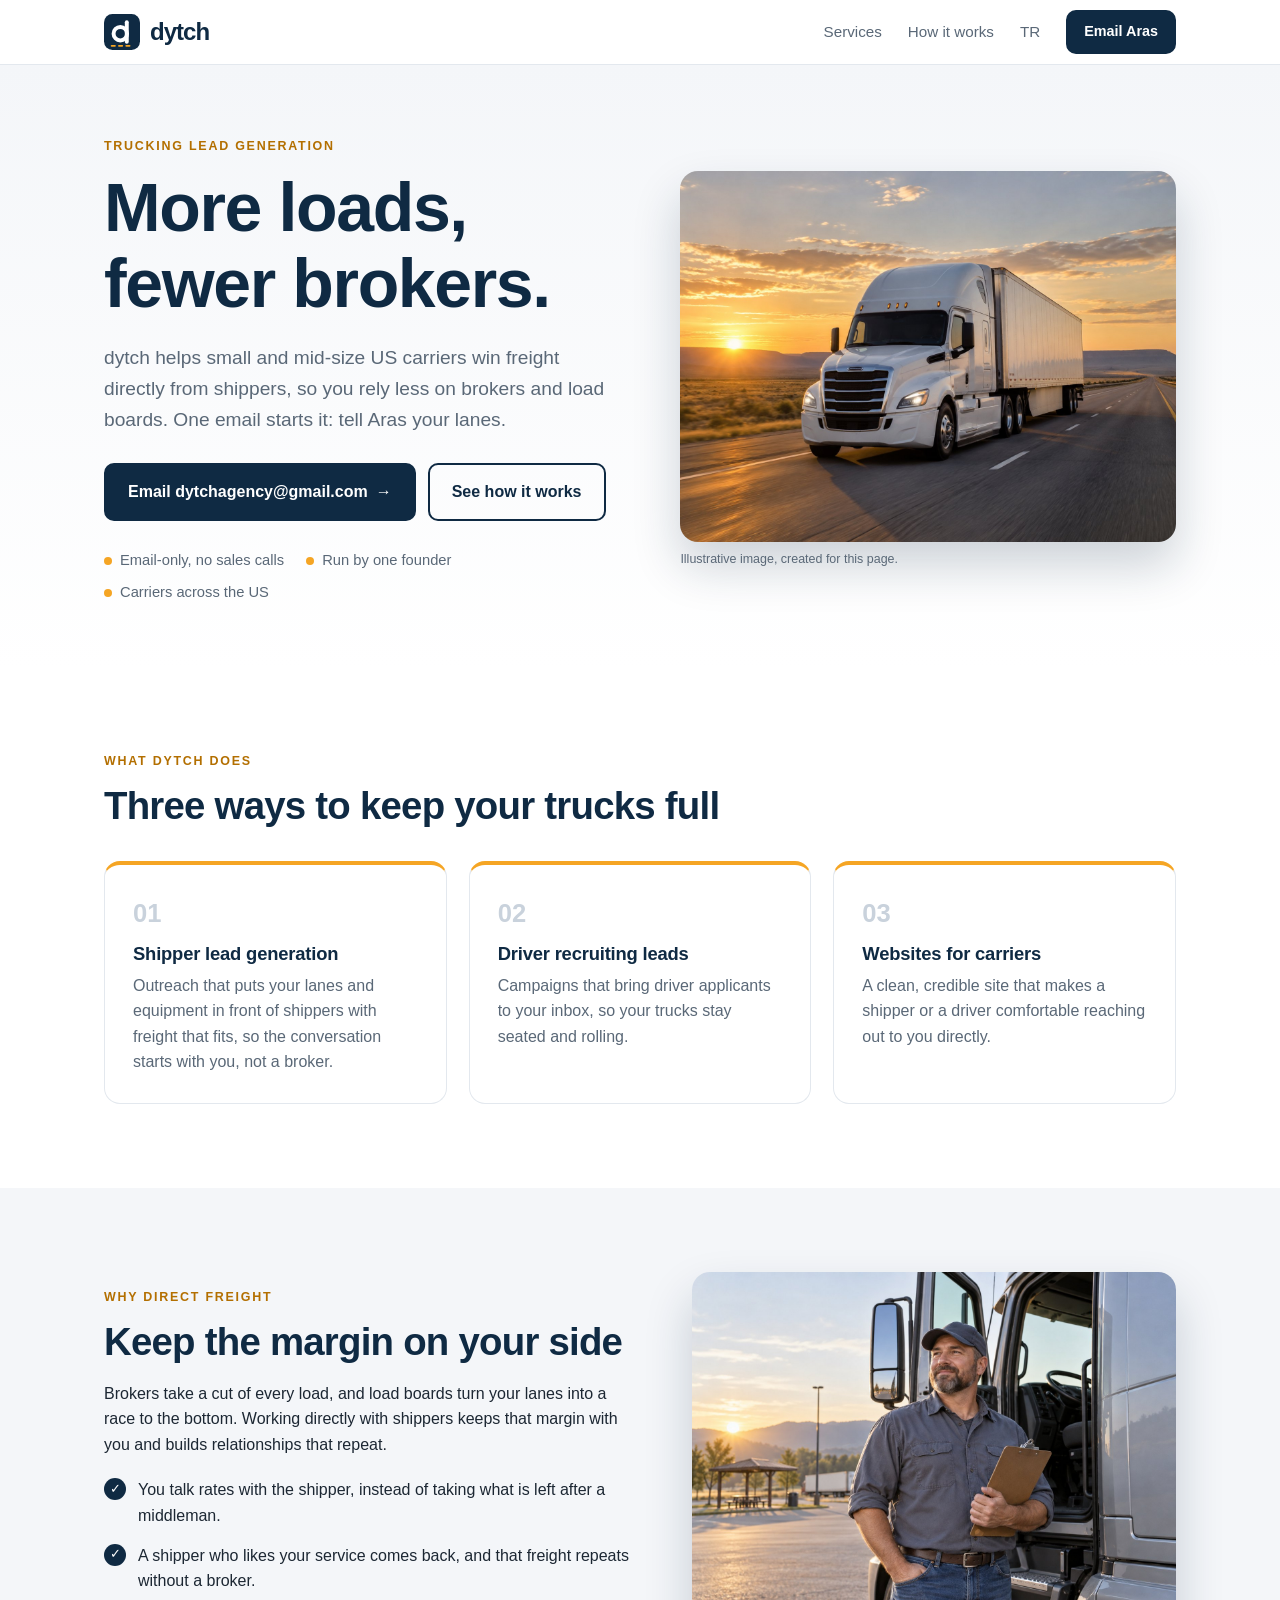
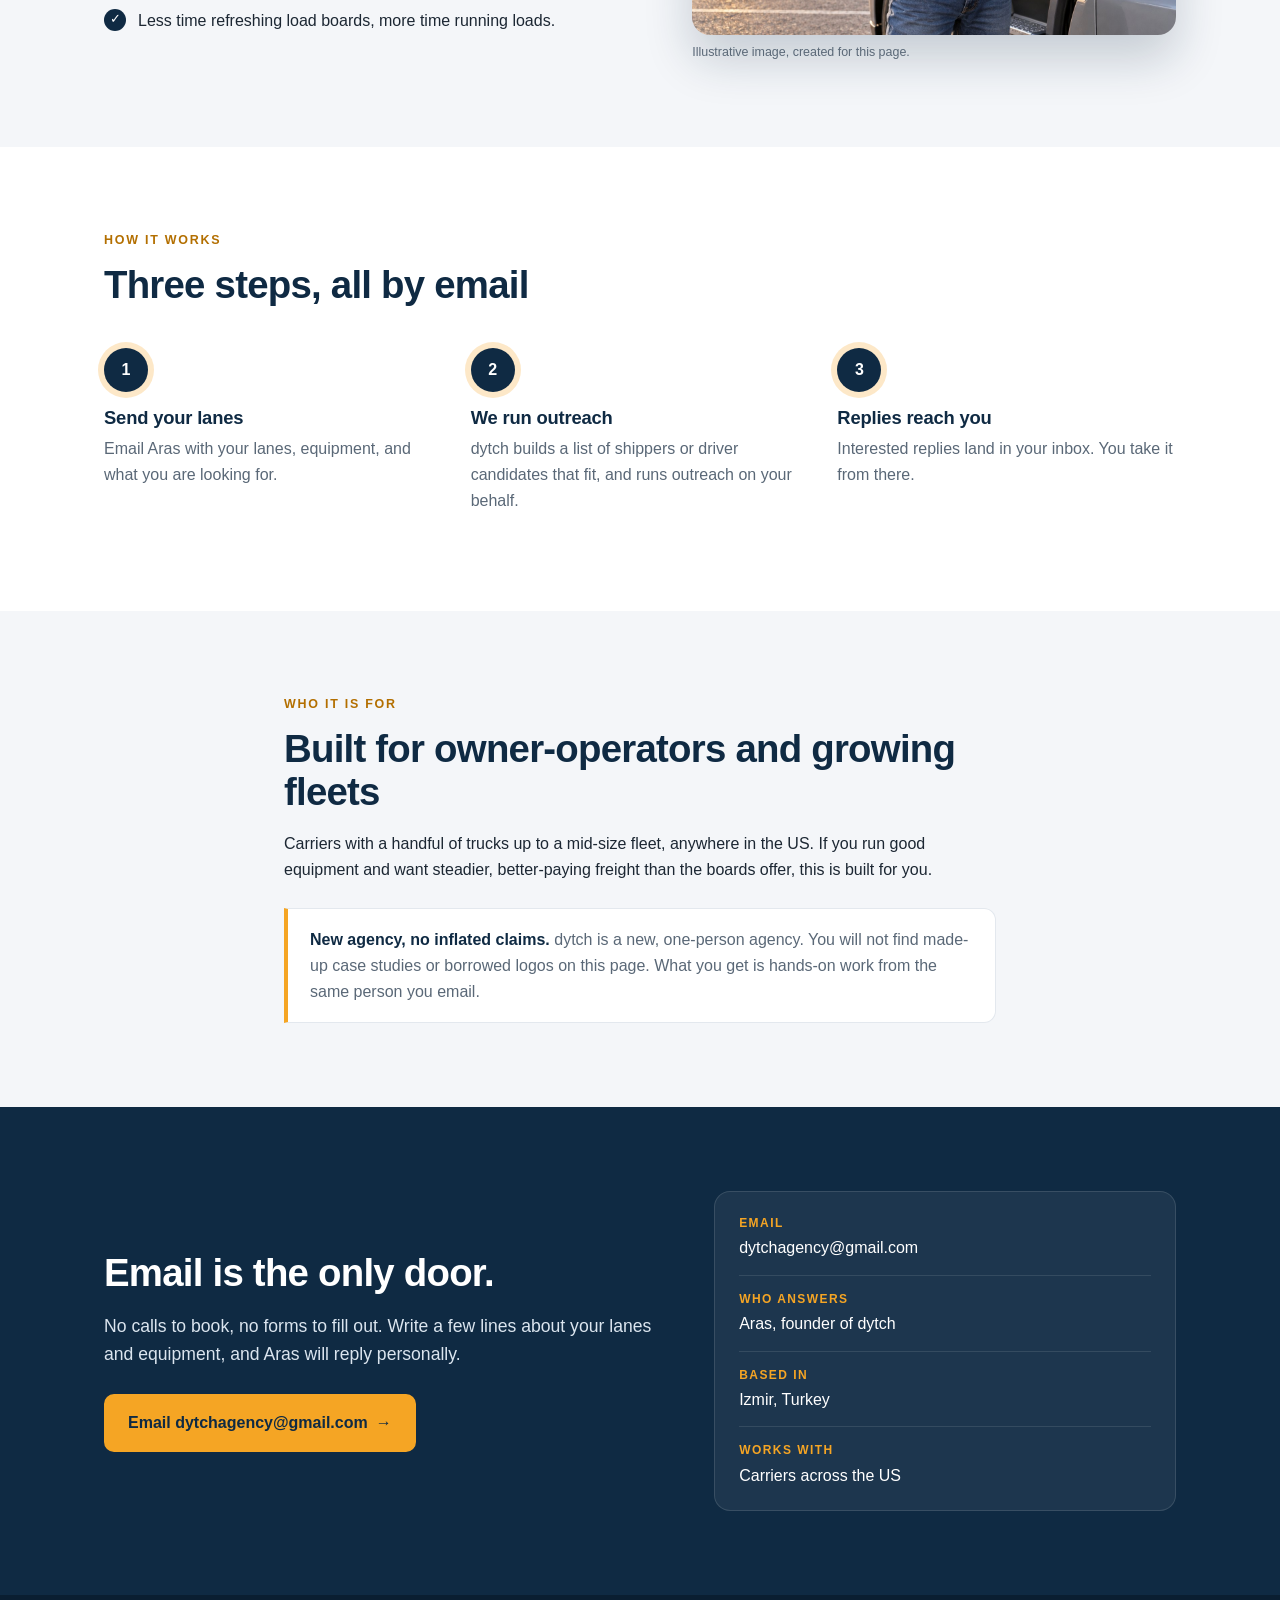
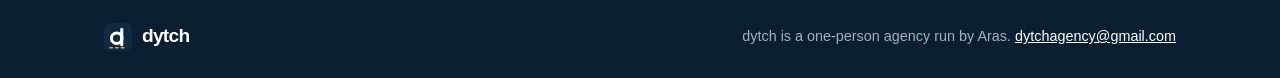
==== commit 1d932ecd: "Add Turkish landing page for TR carriers (/tr), cross-link EN/TR" ====
--- a/index.html
+++ b/index.html
@@ -14,7 +14,7 @@
 <body>
 <header class="nav"><div class="wrap nav-in">
   <a class="brand" href="#top" aria-label="dytch home"><img src="/assets/mark.svg" alt="" width="36" height="36"><span>dytch</span></a>
-  <nav><a href="#services">Services</a><a href="#how">How it works</a><a class="btn btn-sm" href="mailto:dytchagency@gmail.com">Email Aras</a></nav>
+  <nav><a href="#services">Services</a><a href="#how">How it works</a><a href="/tr/">TR</a><a class="btn btn-sm" href="mailto:dytchagency@gmail.com">Email Aras</a></nav>
 </div></header>
 
 <main id="top">
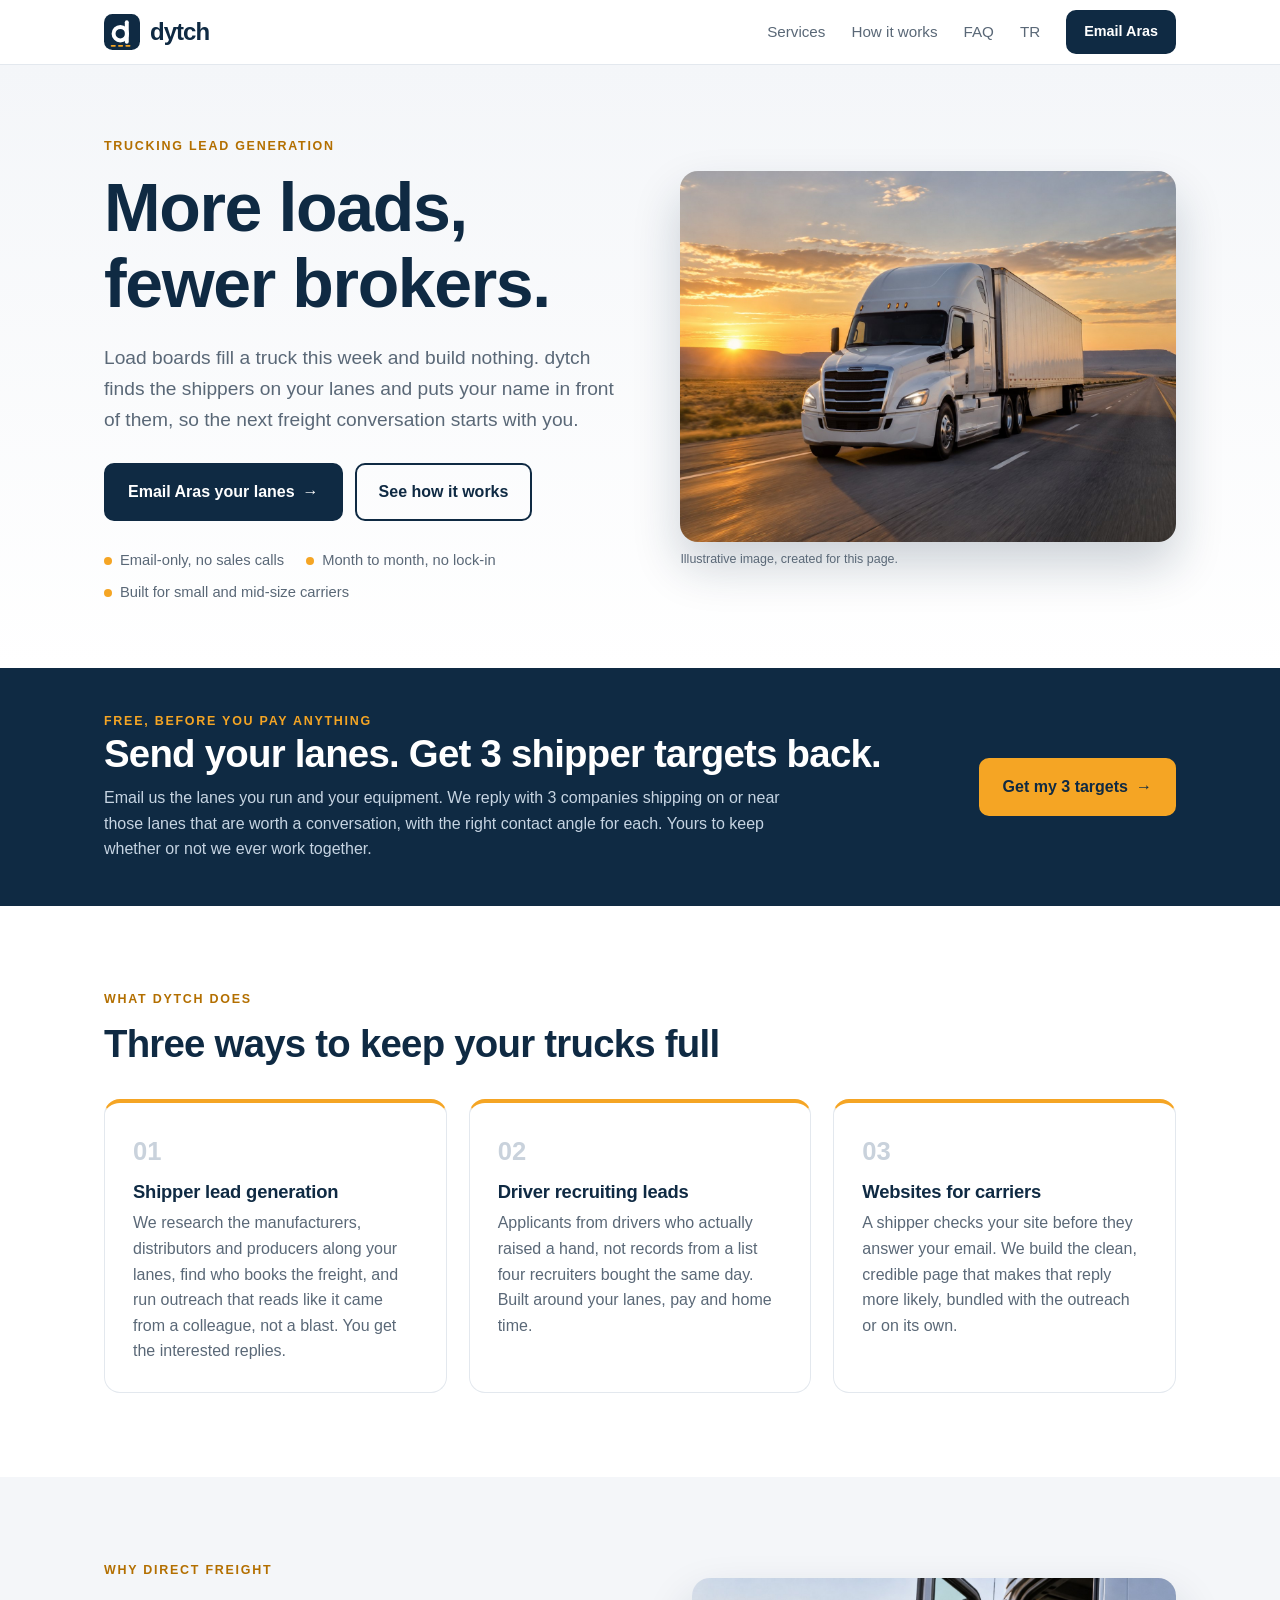
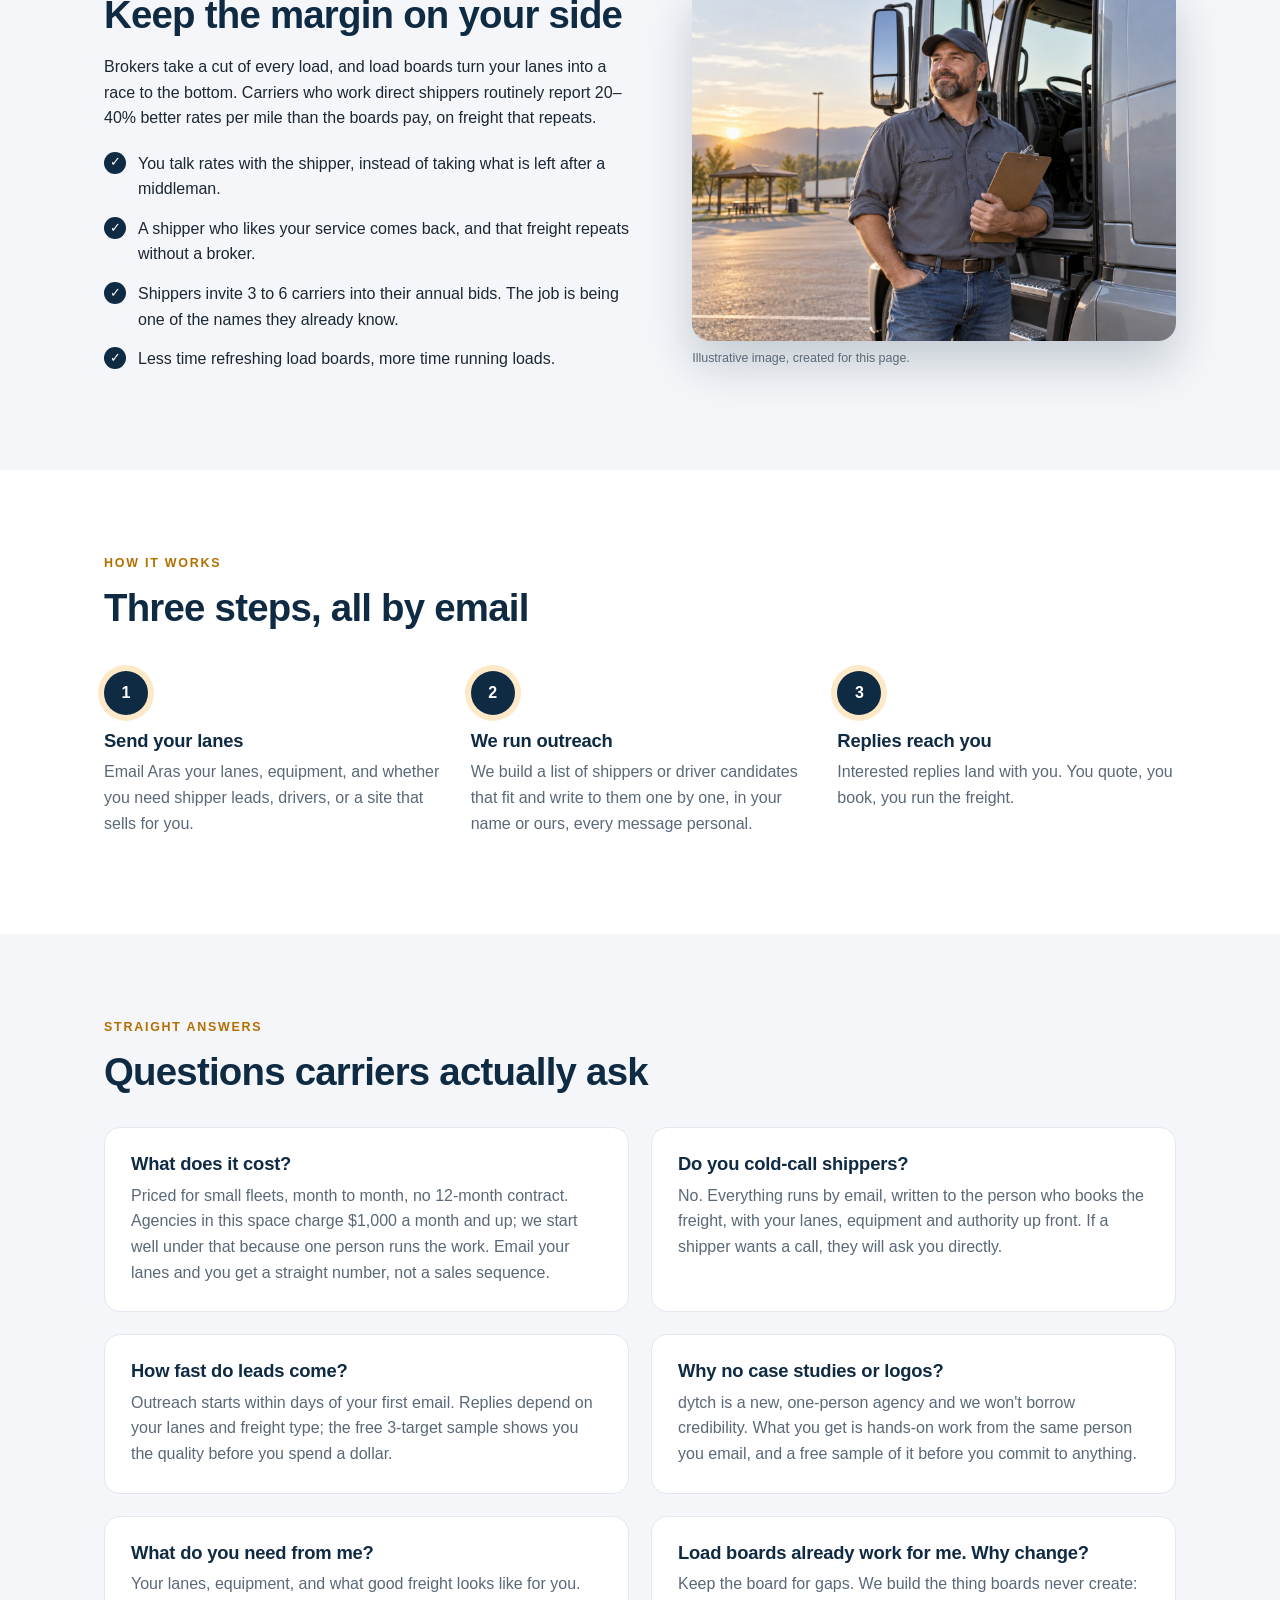
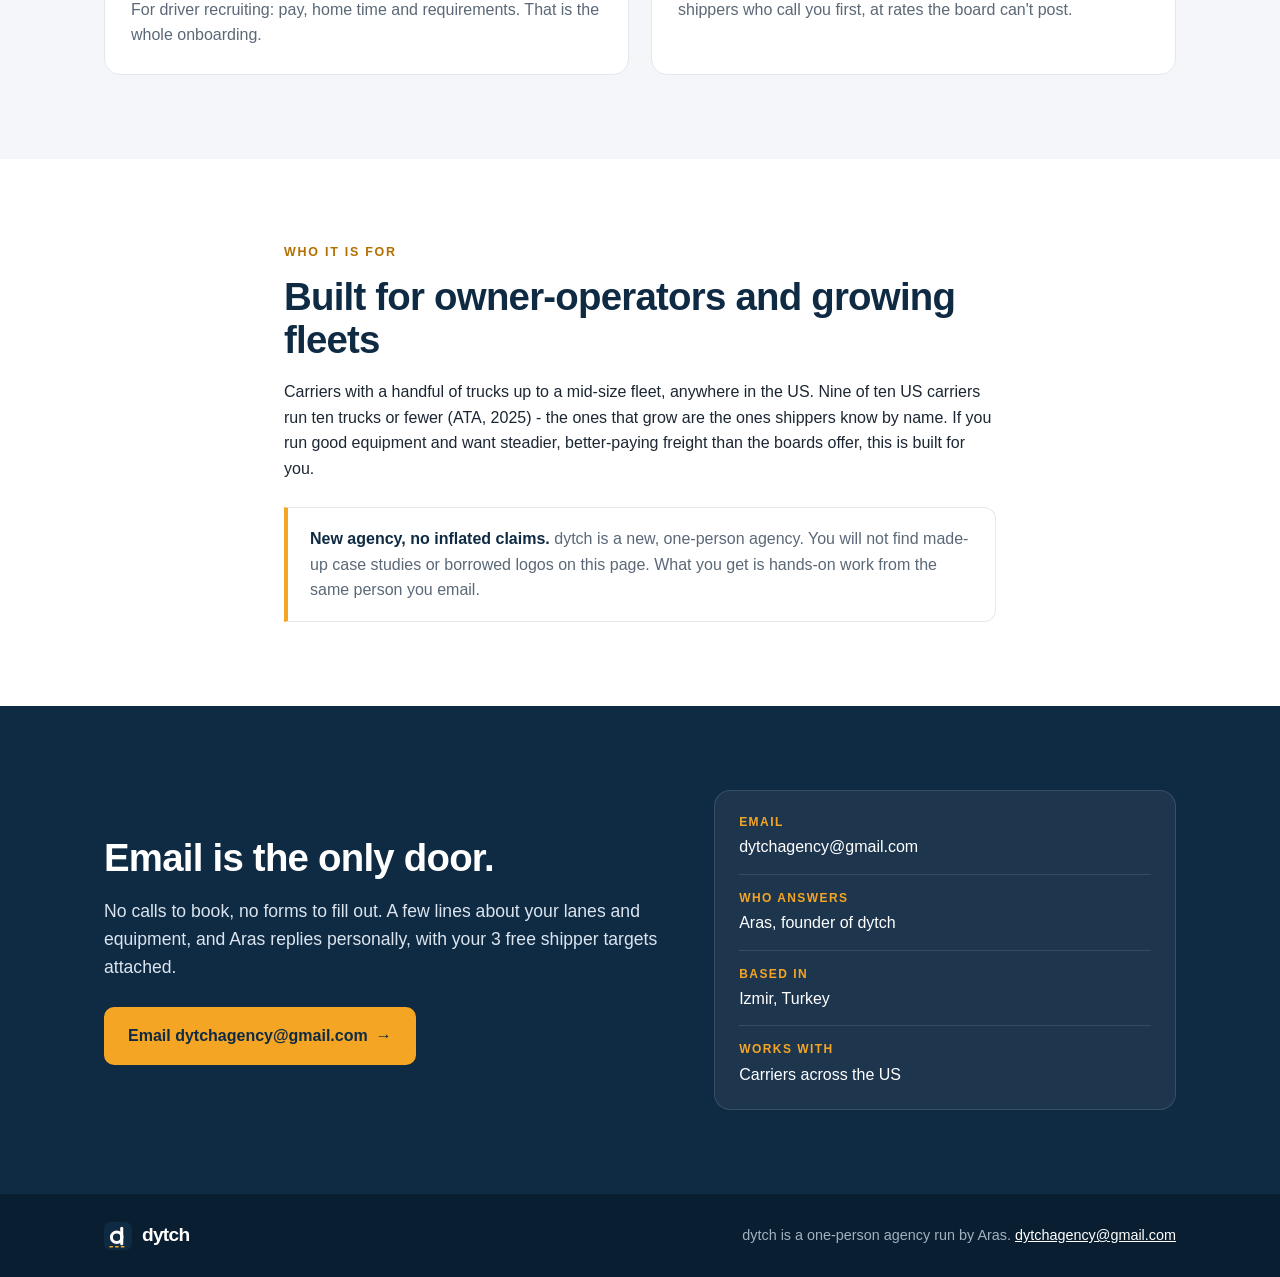
==== commit f4fdee56: "Sharpen conversion: free 3-target offer, FAQ, stronger CTAs, pricing objection handling" ====
--- a/index.html
+++ b/index.html
@@ -4,17 +4,17 @@
 <meta charset="utf-8">
 <meta name="viewport" content="width=device-width,initial-scale=1">
 <title>dytch - direct shipper leads for US trucking companies</title>
-<meta name="description" content="dytch helps small and mid-size US carriers win freight directly from shippers, so you rely less on brokers and load boards.">
+<meta name="description" content="dytch finds direct shippers and drivers for small and mid-size US carriers. Email your lanes, get 3 free shipper targets back.">
 <meta name="theme-color" content="#0f2a43">
 <link rel="icon" href="/favicon.svg" type="image/svg+xml">
 <meta property="og:title" content="dytch - more loads, fewer brokers">
-<meta property="og:description" content="Direct shipper leads and driver recruiting for small and mid-size US carriers.">
+<meta property="og:description" content="Direct shipper leads and driver recruiting for small and mid-size US carriers. Email your lanes, get 3 free shipper targets back.">
 <link rel="stylesheet" href="/style.css">
 </head>
 <body>
 <header class="nav"><div class="wrap nav-in">
   <a class="brand" href="#top" aria-label="dytch home"><img src="/assets/mark.svg" alt="" width="36" height="36"><span>dytch</span></a>
-  <nav><a href="#services">Services</a><a href="#how">How it works</a><a href="/tr/">TR</a><a class="btn btn-sm" href="mailto:dytchagency@gmail.com">Email Aras</a></nav>
+  <nav><a href="#services">Services</a><a href="#how">How it works</a><a href="#faq">FAQ</a><a href="/tr/">TR</a><a class="btn btn-sm" href="mailto:dytchagency@gmail.com?subject=My%20lanes%20and%20equipment&body=Lanes%20I%20run%3A%0AEquipment%3A%0AI%20need%20(shipper%20leads%20%2F%20drivers%20%2F%20a%20website)%3A">Email Aras</a></nav>
 </div></header>
 
 <main id="top">
@@ -22,20 +22,29 @@
   <div class="hero-copy">
     <p class="eyebrow">Trucking lead generation</p>
     <h1>More loads,<br>fewer brokers.</h1>
-    <p class="lead">dytch helps small and mid-size US carriers win freight directly from shippers, so you rely less on brokers and load boards. One email starts it: tell Aras your lanes.</p>
-    <div class="cta"><a class="btn" href="mailto:dytchagency@gmail.com">Email dytchagency@gmail.com <span aria-hidden="true">&rarr;</span></a><a class="btn btn-ghost" href="#how">See how it works</a></div>
-    <ul class="proof"><li>Email-only, no sales calls</li><li>Run by one founder</li><li>Carriers across the US</li></ul>
+    <p class="lead">Load boards fill a truck this week and build nothing. dytch finds the shippers on your lanes and puts your name in front of them, so the next freight conversation starts with you.</p>
+    <div class="cta"><a class="btn" href="mailto:dytchagency@gmail.com?subject=My%20lanes%20and%20equipment&body=Lanes%20I%20run%3A%0AEquipment%3A%0AI%20need%20(shipper%20leads%20%2F%20drivers%20%2F%20a%20website)%3A">Email Aras your lanes <span aria-hidden="true">&rarr;</span></a><a class="btn btn-ghost" href="#how">See how it works</a></div>
+    <ul class="proof"><li>Email-only, no sales calls</li><li>Month to month, no lock-in</li><li>Built for small and mid-size carriers</li></ul>
   </div>
   <figure class="hero-img"><img src="/assets/YS3R6XHF.jpg" alt="A modern semi truck hauling a dry van trailer on an open interstate at golden hour" width="1448" height="1086"><figcaption>Illustrative image, created for this page.</figcaption></figure>
+</div></section>
+
+<section class="offer"><div class="wrap offer-in">
+  <div>
+    <p class="eyebrow">Free, before you pay anything</p>
+    <h2>Send your lanes. Get 3 shipper targets back.</h2>
+    <p>Email us the lanes you run and your equipment. We reply with 3 companies shipping on or near those lanes that are worth a conversation, with the right contact angle for each. Yours to keep whether or not we ever work together.</p>
+  </div>
+  <a class="btn btn-amber" href="mailto:dytchagency@gmail.com?subject=My%20lanes%20-%203%20free%20shipper%20targets&body=Lanes%20I%20run%3A%0AEquipment%3A%0AStates%20I%20can%20cover%3A">Get my 3 targets <span aria-hidden="true">&rarr;</span></a>
 </div></section>
 
 <section id="services" class="sec"><div class="wrap">
   <p class="eyebrow">What dytch does</p>
   <h2>Three ways to keep your trucks full</h2>
   <div class="cards">
-    <article class="card"><span class="num">01</span><h3>Shipper lead generation</h3><p>Outreach that puts your lanes and equipment in front of shippers with freight that fits, so the conversation starts with you, not a broker.</p></article>
-    <article class="card"><span class="num">02</span><h3>Driver recruiting leads</h3><p>Campaigns that bring driver applicants to your inbox, so your trucks stay seated and rolling.</p></article>
-    <article class="card"><span class="num">03</span><h3>Websites for carriers</h3><p>A clean, credible site that makes a shipper or a driver comfortable reaching out to you directly.</p></article>
+    <article class="card"><span class="num">01</span><h3>Shipper lead generation</h3><p>We research the manufacturers, distributors and producers along your lanes, find who books the freight, and run outreach that reads like it came from a colleague, not a blast. You get the interested replies.</p></article>
+    <article class="card"><span class="num">02</span><h3>Driver recruiting leads</h3><p>Applicants from drivers who actually raised a hand, not records from a list four recruiters bought the same day. Built around your lanes, pay and home time.</p></article>
+    <article class="card"><span class="num">03</span><h3>Websites for carriers</h3><p>A shipper checks your site before they answer your email. We build the clean, credible page that makes that reply more likely, bundled with the outreach or on its own.</p></article>
   </div>
 </div></section>
 
@@ -43,10 +52,11 @@
   <div>
     <p class="eyebrow">Why direct freight</p>
     <h2>Keep the margin on your side</h2>
-    <p>Brokers take a cut of every load, and load boards turn your lanes into a race to the bottom. Working directly with shippers keeps that margin with you and builds relationships that repeat.</p>
+    <p>Brokers take a cut of every load, and load boards turn your lanes into a race to the bottom. Carriers who work direct shippers routinely report 20&ndash;40% better rates per mile than the boards pay, on freight that repeats.</p>
     <ul class="checks">
       <li>You talk rates with the shipper, instead of taking what is left after a middleman.</li>
       <li>A shipper who likes your service comes back, and that freight repeats without a broker.</li>
+      <li>Shippers invite 3 to 6 carriers into their annual bids. The job is being one of the names they already know.</li>
       <li>Less time refreshing load boards, more time running loads.</li>
     </ul>
   </div>
@@ -57,29 +67,47 @@
   <p class="eyebrow">How it works</p>
   <h2>Three steps, all by email</h2>
   <ol class="steps">
-    <li><span class="step-n">1</span><h3>Send your lanes</h3><p>Email Aras with your lanes, equipment, and what you are looking for.</p></li>
-    <li><span class="step-n">2</span><h3>We run outreach</h3><p>dytch builds a list of shippers or driver candidates that fit, and runs outreach on your behalf.</p></li>
-    <li><span class="step-n">3</span><h3>Replies reach you</h3><p>Interested replies land in your inbox. You take it from there.</p></li>
+    <li><span class="step-n">1</span><h3>Send your lanes</h3><p>Email Aras your lanes, equipment, and whether you need shipper leads, drivers, or a site that sells for you.</p></li>
+    <li><span class="step-n">2</span><h3>We run outreach</h3><p>We build a list of shippers or driver candidates that fit and write to them one by one, in your name or ours, every message personal.</p></li>
+    <li><span class="step-n">3</span><h3>Replies reach you</h3><p>Interested replies land with you. You quote, you book, you run the freight.</p></li>
   </ol>
 </div></section>
 
-<section class="sec sec-alt"><div class="wrap narrow">
+<section id="faq" class="sec sec-alt"><div class="wrap">
+  <p class="eyebrow">Straight answers</p>
+  <h2>Questions carriers actually ask</h2>
+  <div class="faq-grid">
+    <article class="faq-item"><h3>What does it cost?</h3><p>Priced for small fleets, month to month, no 12-month contract. Agencies in this space charge $1,000 a month and up; we start well under that because one person runs the work. Email your lanes and you get a straight number, not a sales sequence.</p></article>
+    <article class="faq-item"><h3>Do you cold-call shippers?</h3><p>No. Everything runs by email, written to the person who books the freight, with your lanes, equipment and authority up front. If a shipper wants a call, they will ask you directly.</p></article>
+    <article class="faq-item"><h3>How fast do leads come?</h3><p>Outreach starts within days of your first email. Replies depend on your lanes and freight type; the free 3-target sample shows you the quality before you spend a dollar.</p></article>
+    <article class="faq-item"><h3>Why no case studies or logos?</h3><p>dytch is a new, one-person agency and we won't borrow credibility. What you get is hands-on work from the same person you email, and a free sample of it before you commit to anything.</p></article>
+    <article class="faq-item"><h3>What do you need from me?</h3><p>Your lanes, equipment, and what good freight looks like for you. For driver recruiting: pay, home time and requirements. That is the whole onboarding.</p></article>
+    <article class="faq-item"><h3>Load boards already work for me. Why change?</h3><p>Keep the board for gaps. We build the thing boards never create: shippers who call you first, at rates the board can't post.</p></article>
+  </div>
+</div></section>
+
+<section class="sec"><div class="wrap narrow">
   <p class="eyebrow">Who it is for</p>
   <h2>Built for owner-operators and growing fleets</h2>
-  <p>Carriers with a handful of trucks up to a mid-size fleet, anywhere in the US. If you run good equipment and want steadier, better-paying freight than the boards offer, this is built for you.</p>
+  <p>Carriers with a handful of trucks up to a mid-size fleet, anywhere in the US. Nine of ten US carriers run ten trucks or fewer (ATA, 2025) - the ones that grow are the ones shippers know by name. If you run good equipment and want steadier, better-paying freight than the boards offer, this is built for you.</p>
   <aside class="note"><strong>New agency, no inflated claims.</strong> dytch is a new, one-person agency. You will not find made-up case studies or borrowed logos on this page. What you get is hands-on work from the same person you email.</aside>
 </div></section>
 
 <section class="contact"><div class="wrap contact-in">
   <div>
     <h2>Email is the only door.</h2>
-    <p>No calls to book, no forms to fill out. Write a few lines about your lanes and equipment, and Aras will reply personally.</p>
-    <a class="btn btn-amber" href="mailto:dytchagency@gmail.com">Email dytchagency@gmail.com <span aria-hidden="true">&rarr;</span></a>
+    <p>No calls to book, no forms to fill out. A few lines about your lanes and equipment, and Aras replies personally, with your 3 free shipper targets attached.</p>
+    <a class="btn btn-amber" href="mailto:dytchagency@gmail.com?subject=My%20lanes%20-%203%20free%20shipper%20targets&body=Lanes%20I%20run%3A%0AEquipment%3A%0AStates%20I%20can%20cover%3A">Email dytchagency@gmail.com <span aria-hidden="true">&rarr;</span></a>
   </div>
   <dl class="facts"><div><dt>Email</dt><dd>dytchagency@gmail.com</dd></div><div><dt>Who answers</dt><dd>Aras, founder of dytch</dd></div><div><dt>Based in</dt><dd>Izmir, Turkey</dd></div><div><dt>Works with</dt><dd>Carriers across the US</dd></div></dl>
 </div></section>
 </main>
 
 <footer class="foot"><div class="wrap foot-in"><a class="brand brand-light" href="#top"><img src="/assets/mark.svg" alt="" width="28" height="28"><span>dytch</span></a><p>dytch is a one-person agency run by Aras. <a href="mailto:dytchagency@gmail.com">dytchagency@gmail.com</a></p></div></footer>
+
+<script>
+  window.va = window.va || function () { (window.vaq = window.vaq || []).push(arguments); };
+</script>
+<script defer src="/_vercel/insights/script.js"></script>
 </body>
 </html>
--- a/style.css
+++ b/style.css
@@ -55,3 +55,12 @@
 .foot-in{display:flex;justify-content:space-between;align-items:center;gap:16px;flex-wrap:wrap}
 .foot p{margin:0}.foot a{color:#fff}.brand-light{font-size:1.2rem}
 @media(max-width:860px){.hero-in,.split,.contact-in{grid-template-columns:1fr;gap:36px}.cards,.steps{grid-template-columns:1fr}.hero{padding:44px 0}.sec,.contact{padding:60px 0}.nav nav a:not(.btn){display:none}}
+.offer{background:var(--navy);padding:44px 0}
+.offer-in{display:grid;grid-template-columns:1.4fr auto;gap:40px;align-items:center}
+.offer h2{color:#fff;margin-bottom:10px}
+.offer p{color:#c6d4e2;margin:0;max-width:44em}
+.offer .eyebrow{color:var(--amber)}
+.faq-grid{display:grid;grid-template-columns:1fr 1fr;gap:22px;margin-top:34px}
+.faq-item{background:#fff;border:1px solid var(--line);border-radius:16px;padding:26px}
+.faq-item p{color:var(--mute);margin:0}
+@media(max-width:860px){.offer-in,.faq-grid{grid-template-columns:1fr}.offer-in{gap:22px}}
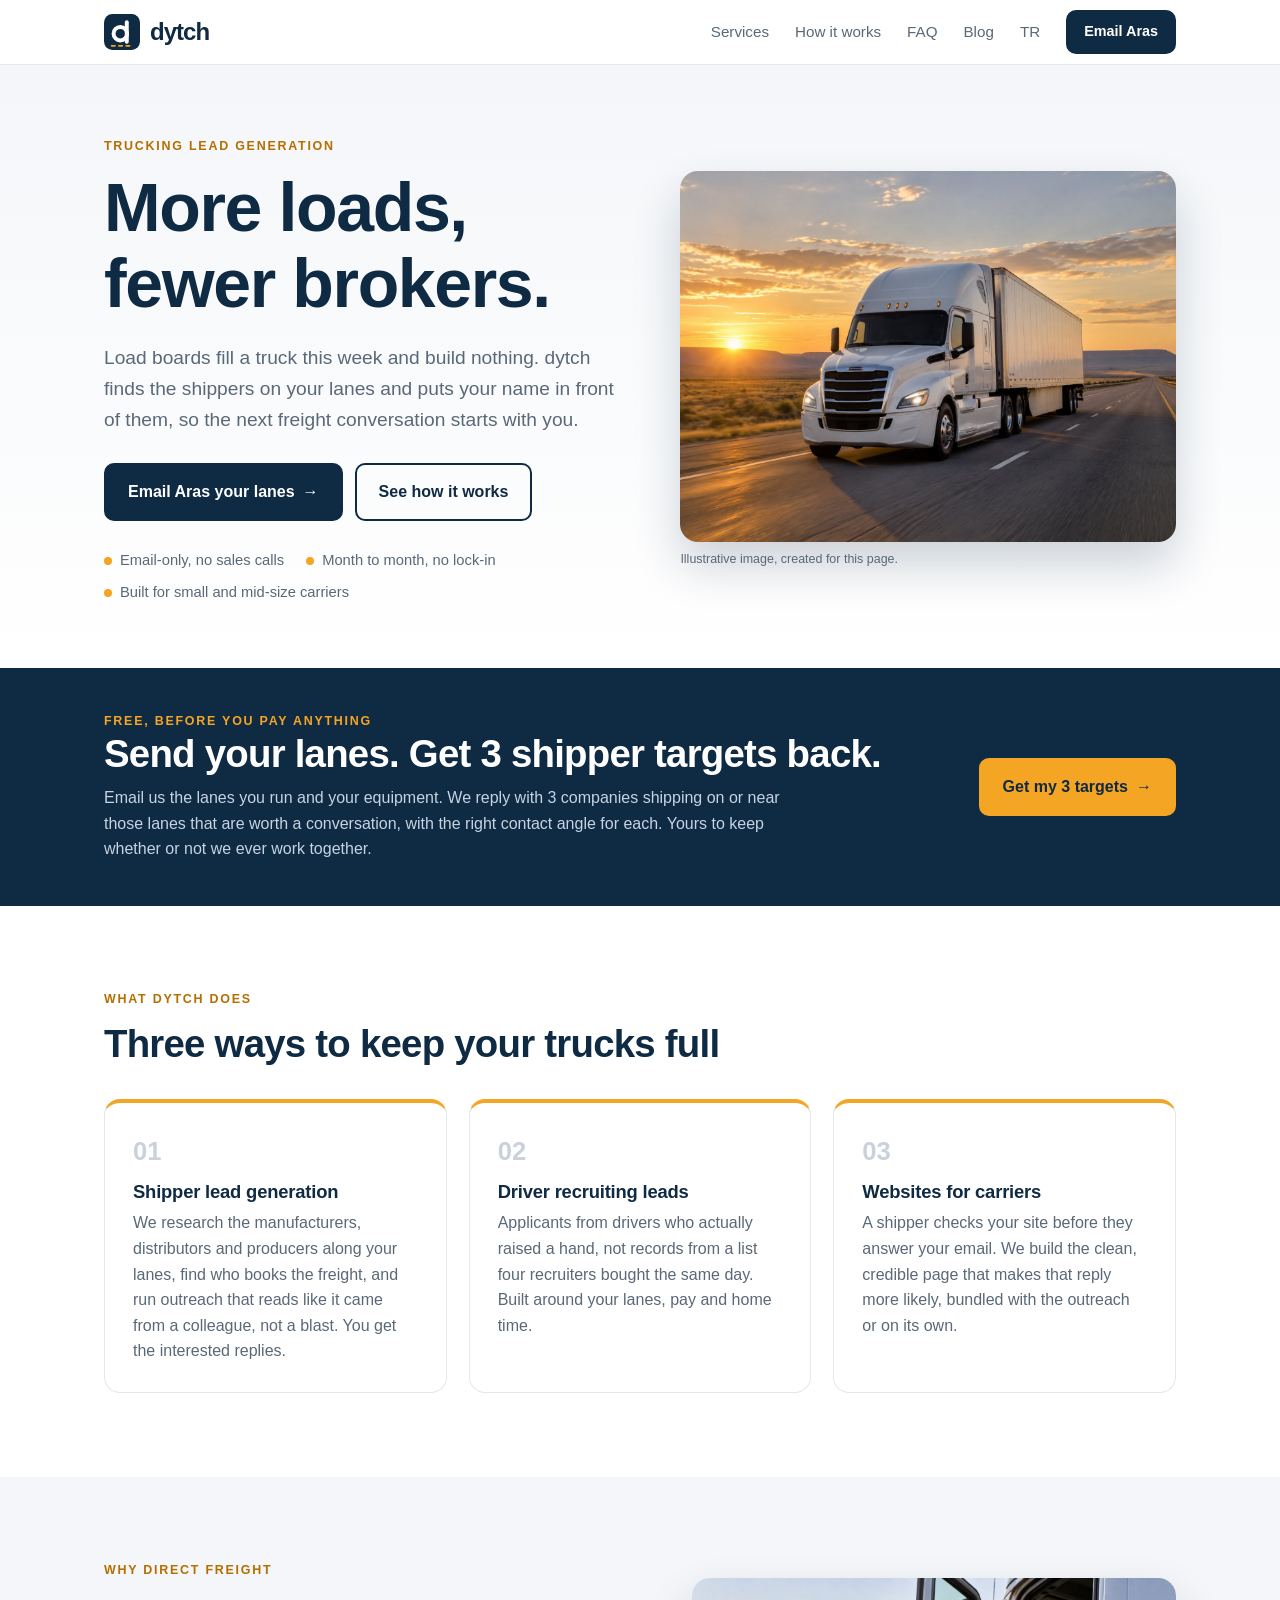
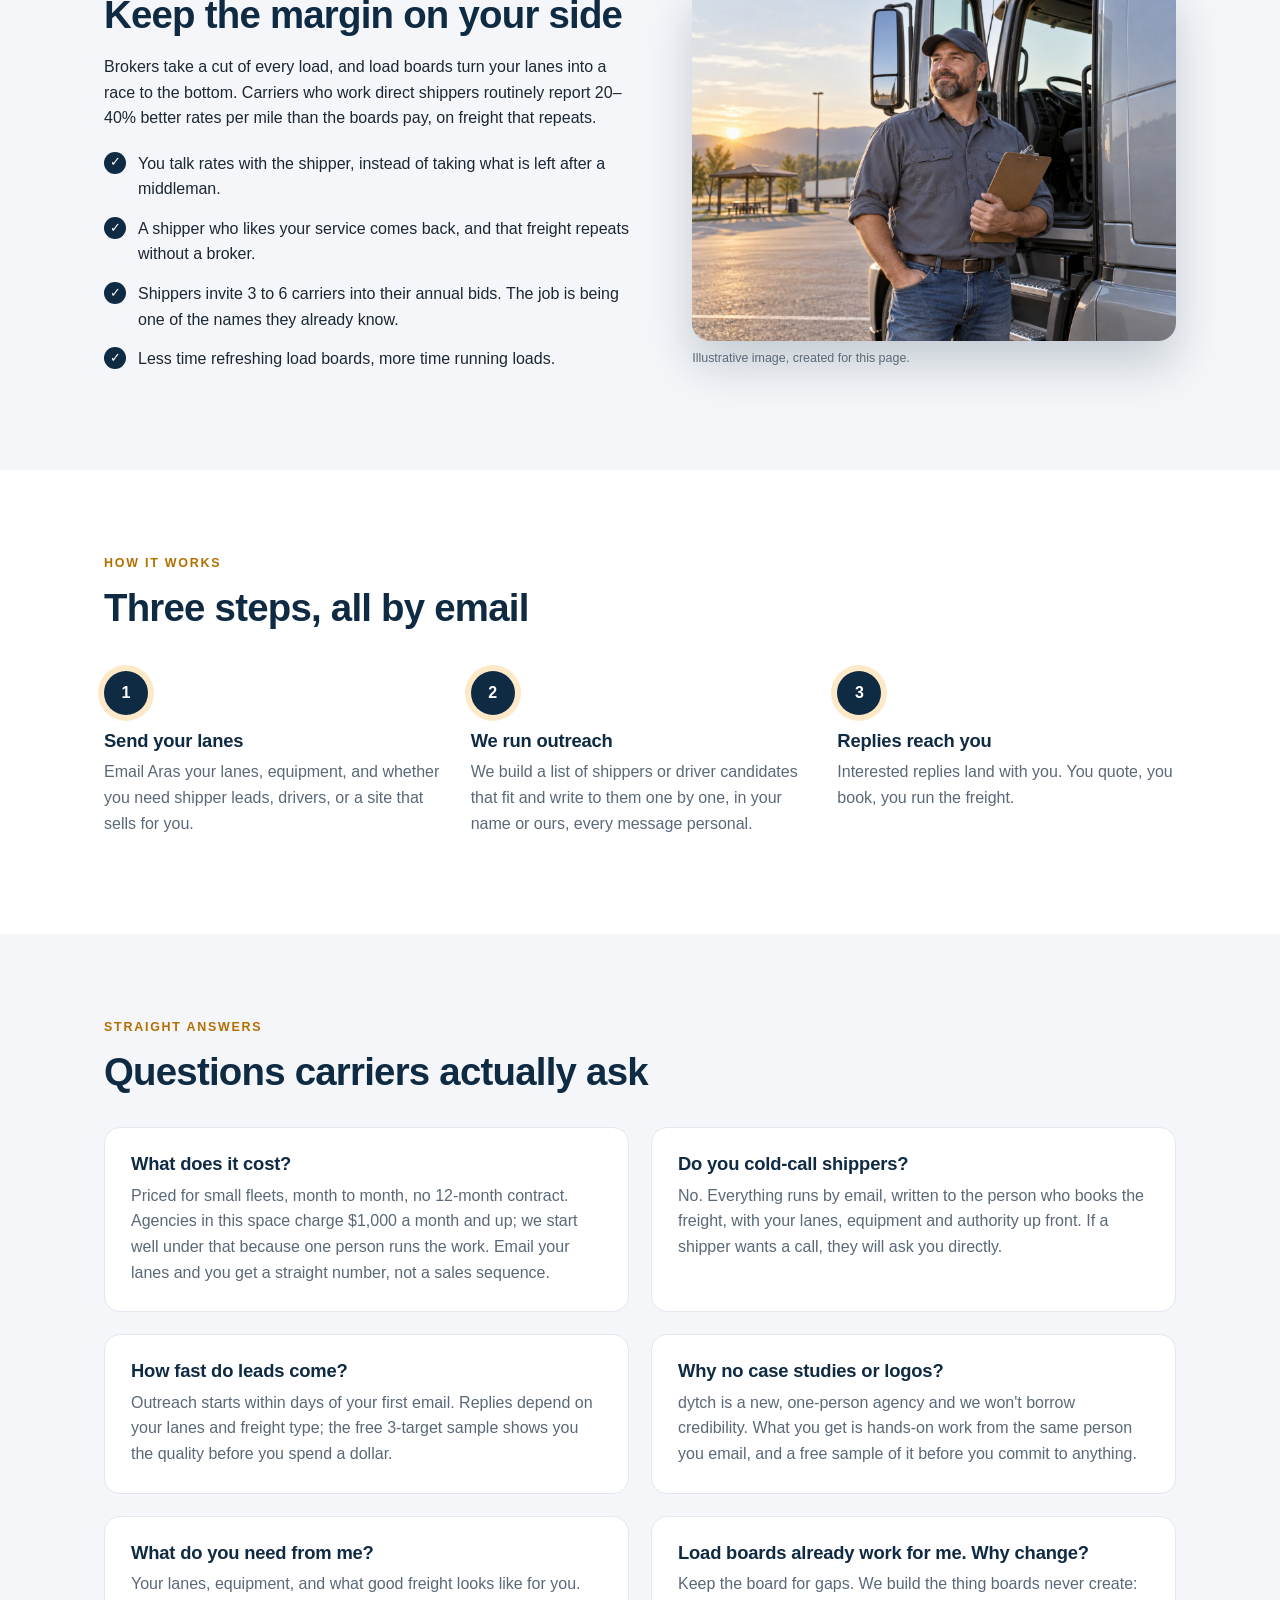
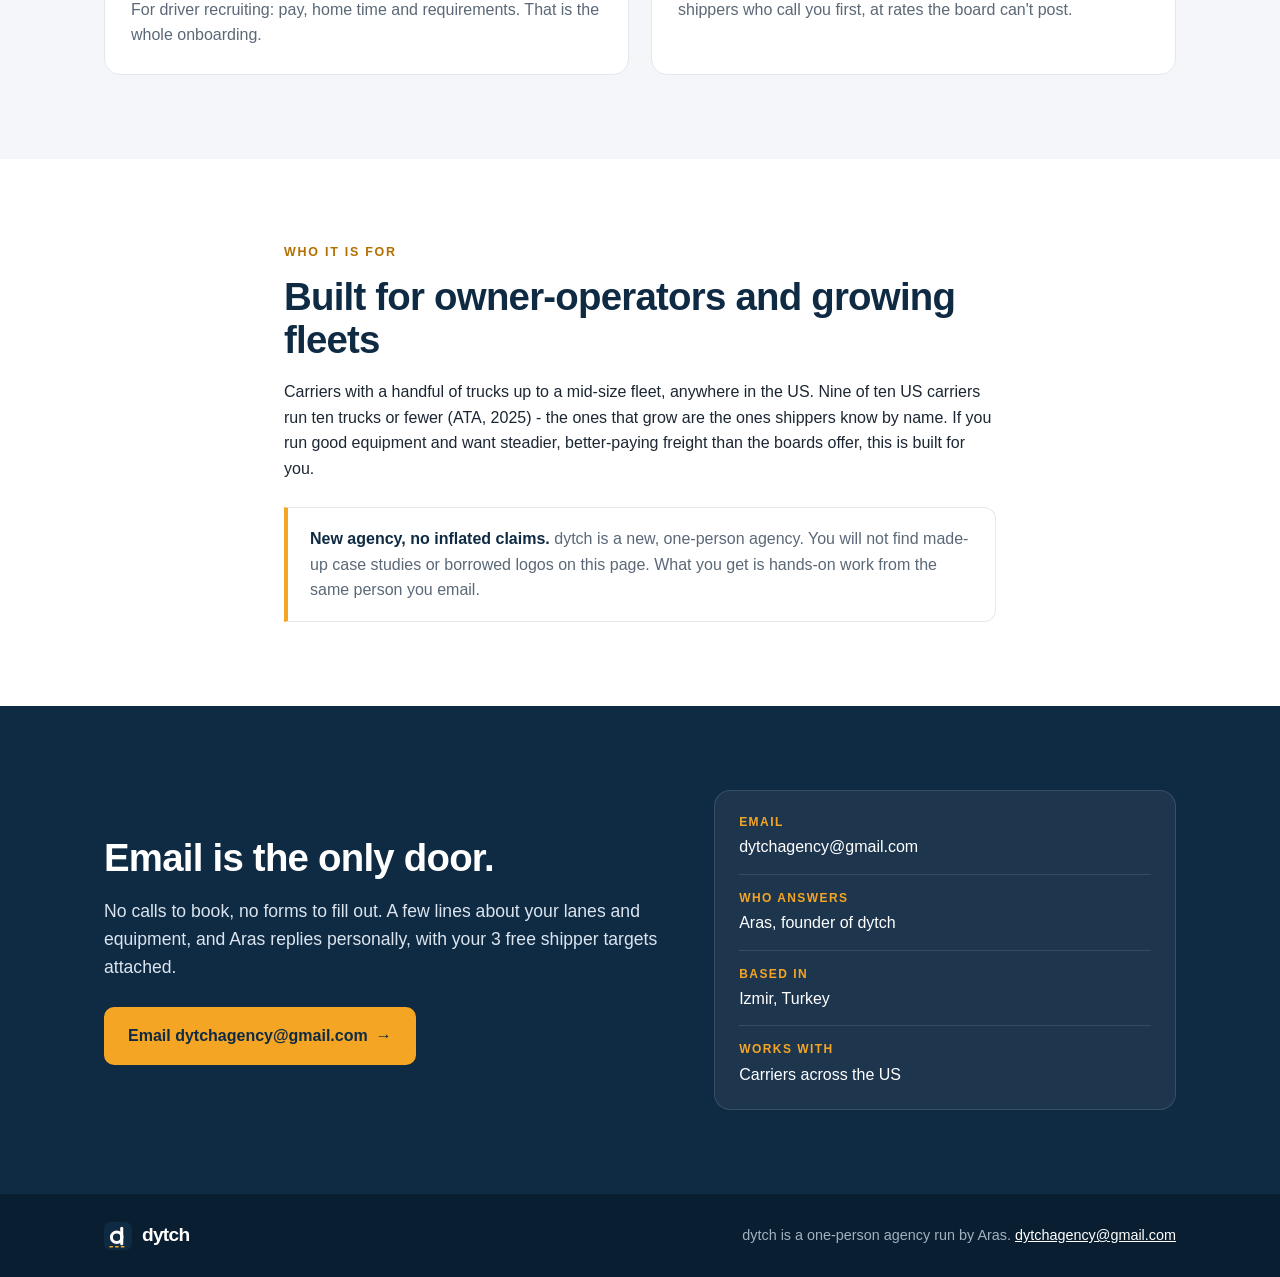
==== commit 4c783eac: "SEO: canonical, JSON-LD (ProfessionalService+FAQ), robots.txt, sitemap.xml, og:image; add /blog with" ====
--- a/index.html
+++ b/index.html
@@ -9,12 +9,44 @@
 <link rel="icon" href="/favicon.svg" type="image/svg+xml">
 <meta property="og:title" content="dytch - more loads, fewer brokers">
 <meta property="og:description" content="Direct shipper leads and driver recruiting for small and mid-size US carriers. Email your lanes, get 3 free shipper targets back.">
+<link rel="canonical" href="https://dytch-landing.vercel.app/">
+<meta property="og:type" content="website">
+<meta property="og:url" content="https://dytch-landing.vercel.app/">
+<meta property="og:image" content="https://dytch-landing.vercel.app/assets/YS3R6XHF.jpg">
+<meta name="twitter:card" content="summary_large_image">
+<script type="application/ld+json">
+{
+  "@context": "https://schema.org",
+  "@type": "ProfessionalService",
+  "name": "dytch",
+  "url": "https://dytch-landing.vercel.app/",
+  "email": "dytchagency@gmail.com",
+  "description": "Lead generation for small and mid-size US trucking carriers: direct shipper leads, driver recruiting leads and carrier websites.",
+  "address": {"@type": "PostalAddress", "addressLocality": "Izmir", "addressCountry": "TR"},
+  "areaServed": "US",
+  "founder": {"@type": "Person", "name": "Aras"}
+}
+</script>
+<script type="application/ld+json">
+{
+  "@context": "https://schema.org",
+  "@type": "FAQPage",
+  "mainEntity": [
+    {"@type": "Question", "name": "What does it cost?", "acceptedAnswer": {"@type": "Answer", "text": "Priced for small fleets, month to month, no 12-month contract. Agencies in this space charge $1,000 a month and up; dytch starts well under that. Email your lanes and you get a straight number."}},
+    {"@type": "Question", "name": "Do you cold-call shippers?", "acceptedAnswer": {"@type": "Answer", "text": "No. Everything runs by email, written to the person who books the freight. If a shipper wants a call, they will ask you directly."}},
+    {"@type": "Question", "name": "How fast do leads come?", "acceptedAnswer": {"@type": "Answer", "text": "Outreach starts within days of your first email. The free 3-target sample shows the quality before you spend anything."}},
+    {"@type": "Question", "name": "Why no case studies or logos?", "acceptedAnswer": {"@type": "Answer", "text": "dytch is a new, one-person agency and does not borrow credibility. You get hands-on work and a free sample before you commit."}},
+    {"@type": "Question", "name": "What do you need from me?", "acceptedAnswer": {"@type": "Answer", "text": "Your lanes, equipment, and what good freight looks like for you. For driver recruiting: pay, home time and requirements."}},
+    {"@type": "Question", "name": "Load boards already work for me. Why change?", "acceptedAnswer": {"@type": "Answer", "text": "Keep the board for gaps. dytch builds what boards never create: shippers who call you first, at rates the board cannot post."}}
+  ]
+}
+</script>
 <link rel="stylesheet" href="/style.css">
 </head>
 <body>
 <header class="nav"><div class="wrap nav-in">
   <a class="brand" href="#top" aria-label="dytch home"><img src="/assets/mark.svg" alt="" width="36" height="36"><span>dytch</span></a>
-  <nav><a href="#services">Services</a><a href="#how">How it works</a><a href="#faq">FAQ</a><a href="/tr/">TR</a><a class="btn btn-sm" href="mailto:dytchagency@gmail.com?subject=My%20lanes%20and%20equipment&body=Lanes%20I%20run%3A%0AEquipment%3A%0AI%20need%20(shipper%20leads%20%2F%20drivers%20%2F%20a%20website)%3A">Email Aras</a></nav>
+  <nav><a href="#services">Services</a><a href="#how">How it works</a><a href="#faq">FAQ</a><a href="/blog/">Blog</a><a href="/tr/">TR</a><a class="btn btn-sm" href="mailto:dytchagency@gmail.com?subject=My%20lanes%20and%20equipment&body=Lanes%20I%20run%3A%0AEquipment%3A%0AI%20need%20(shipper%20leads%20%2F%20drivers%20%2F%20a%20website)%3A">Email Aras</a></nav>
 </div></header>
 
 <main id="top">
--- a/style.css
+++ b/style.css
@@ -64,3 +64,22 @@
 .faq-item{background:#fff;border:1px solid var(--line);border-radius:16px;padding:26px}
 .faq-item p{color:var(--mute);margin:0}
 @media(max-width:860px){.offer-in,.faq-grid{grid-template-columns:1fr}.offer-in{gap:22px}}
+.blog-list{display:grid;grid-template-columns:1fr 1fr;gap:22px;margin-top:34px}
+.blog-card{background:#fff;border:1px solid var(--line);border-radius:16px;padding:28px;text-decoration:none;display:block;transition:.2s;border-top:4px solid var(--amber)}
+.blog-card:hover{transform:translateY(-4px);box-shadow:0 16px 32px rgba(15,42,67,.1)}
+.blog-card h3{margin-bottom:8px}
+.blog-card p{color:var(--mute);margin:0}
+.blog-card .date{font-size:.8rem;color:var(--mute);letter-spacing:.06em;text-transform:uppercase;margin-bottom:10px;display:block}
+.article{max-width:760px;margin:0 auto;padding:64px 24px}
+.article h1{font-size:clamp(2rem,4.5vw,3rem);margin-bottom:18px}
+.article h2{font-size:1.5rem;margin:40px 0 12px}
+.article p,.article li{color:#33414f;font-size:1.06rem}
+.article ul,.article ol{padding-left:24px;margin-bottom:16px}
+.article li{margin-bottom:8px}
+.article .meta{color:var(--mute);font-size:.9rem;margin-bottom:28px}
+.article .cta-box{margin-top:44px;background:var(--alt);border:1px solid var(--line);border-left:4px solid var(--amber);border-radius:0 12px 12px 0;padding:22px 26px}
+.article .cta-box p{margin-bottom:14px}
+.article table{width:100%;border-collapse:collapse;margin:18px 0 24px;font-size:.98rem}
+.article th,.article td{border:1px solid var(--line);padding:10px 12px;text-align:left}
+.article th{background:var(--alt);color:var(--navy)}
+@media(max-width:860px){.blog-list{grid-template-columns:1fr}}
